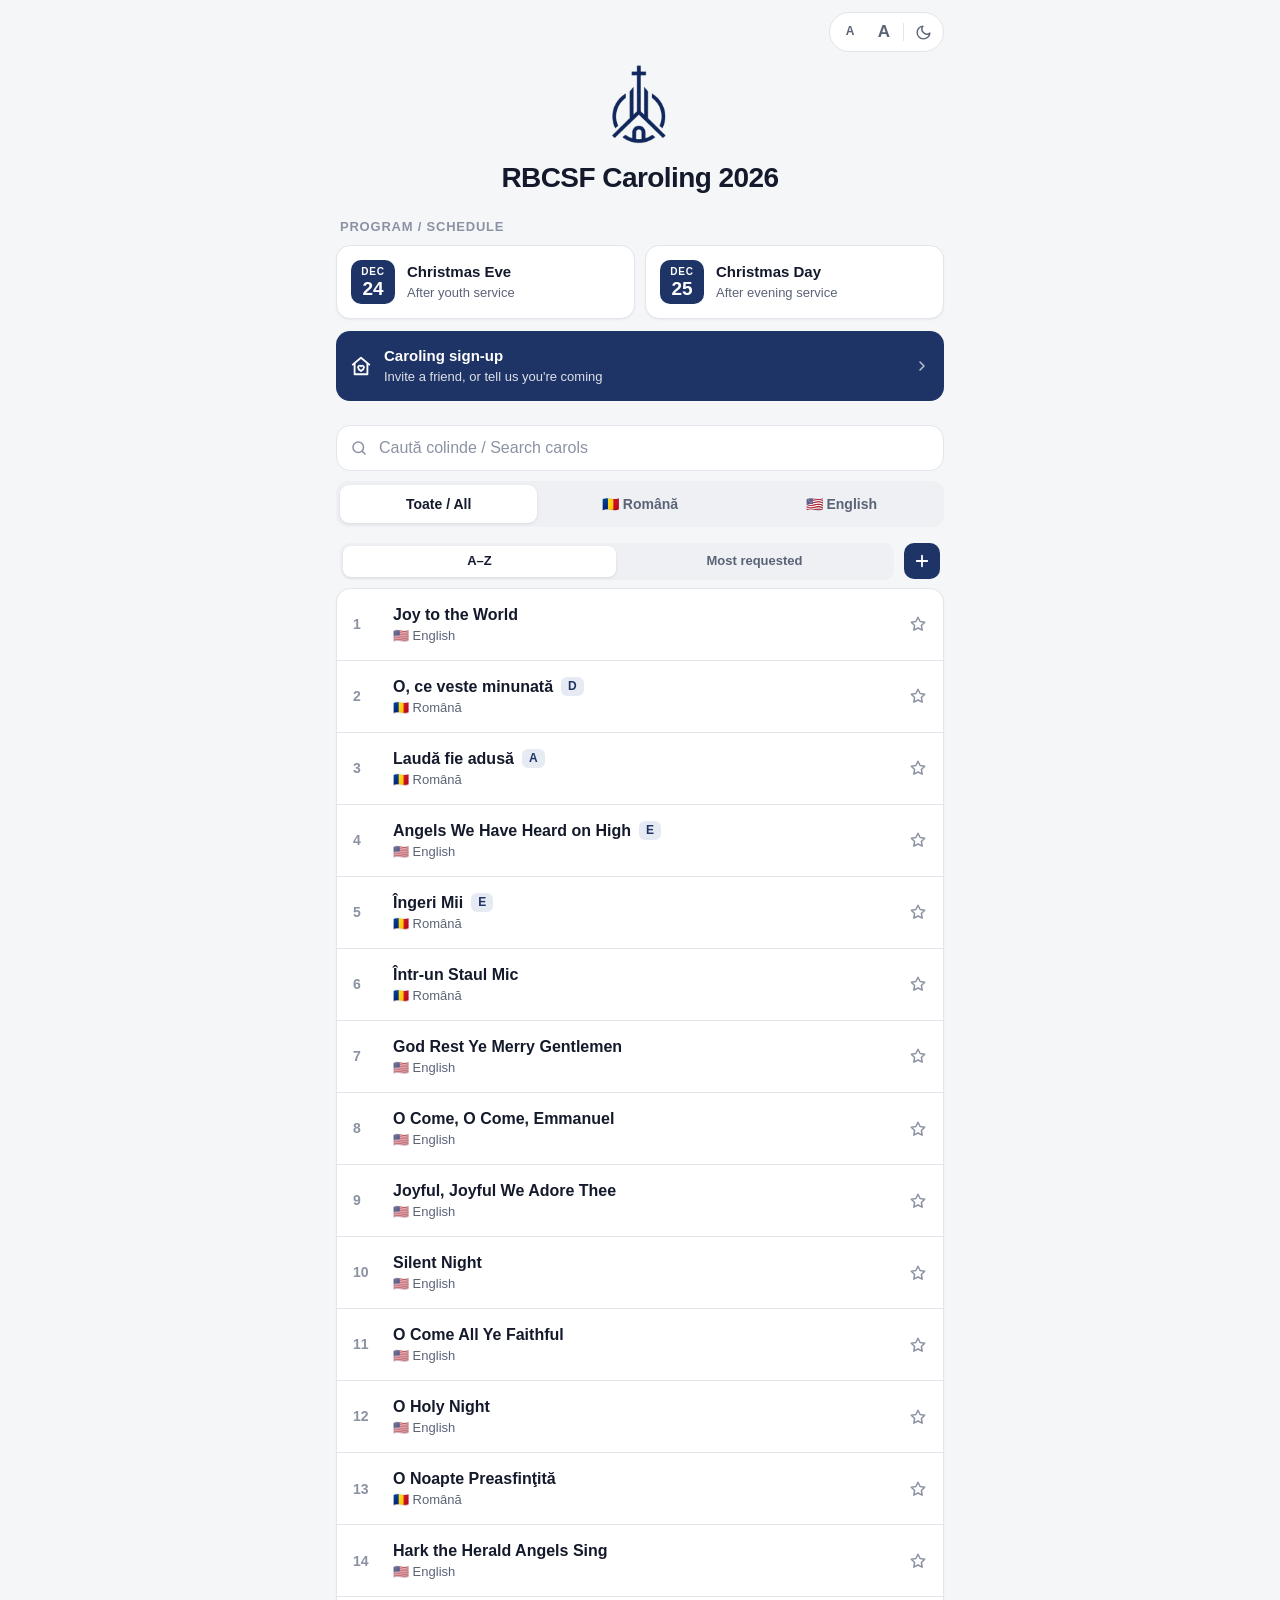
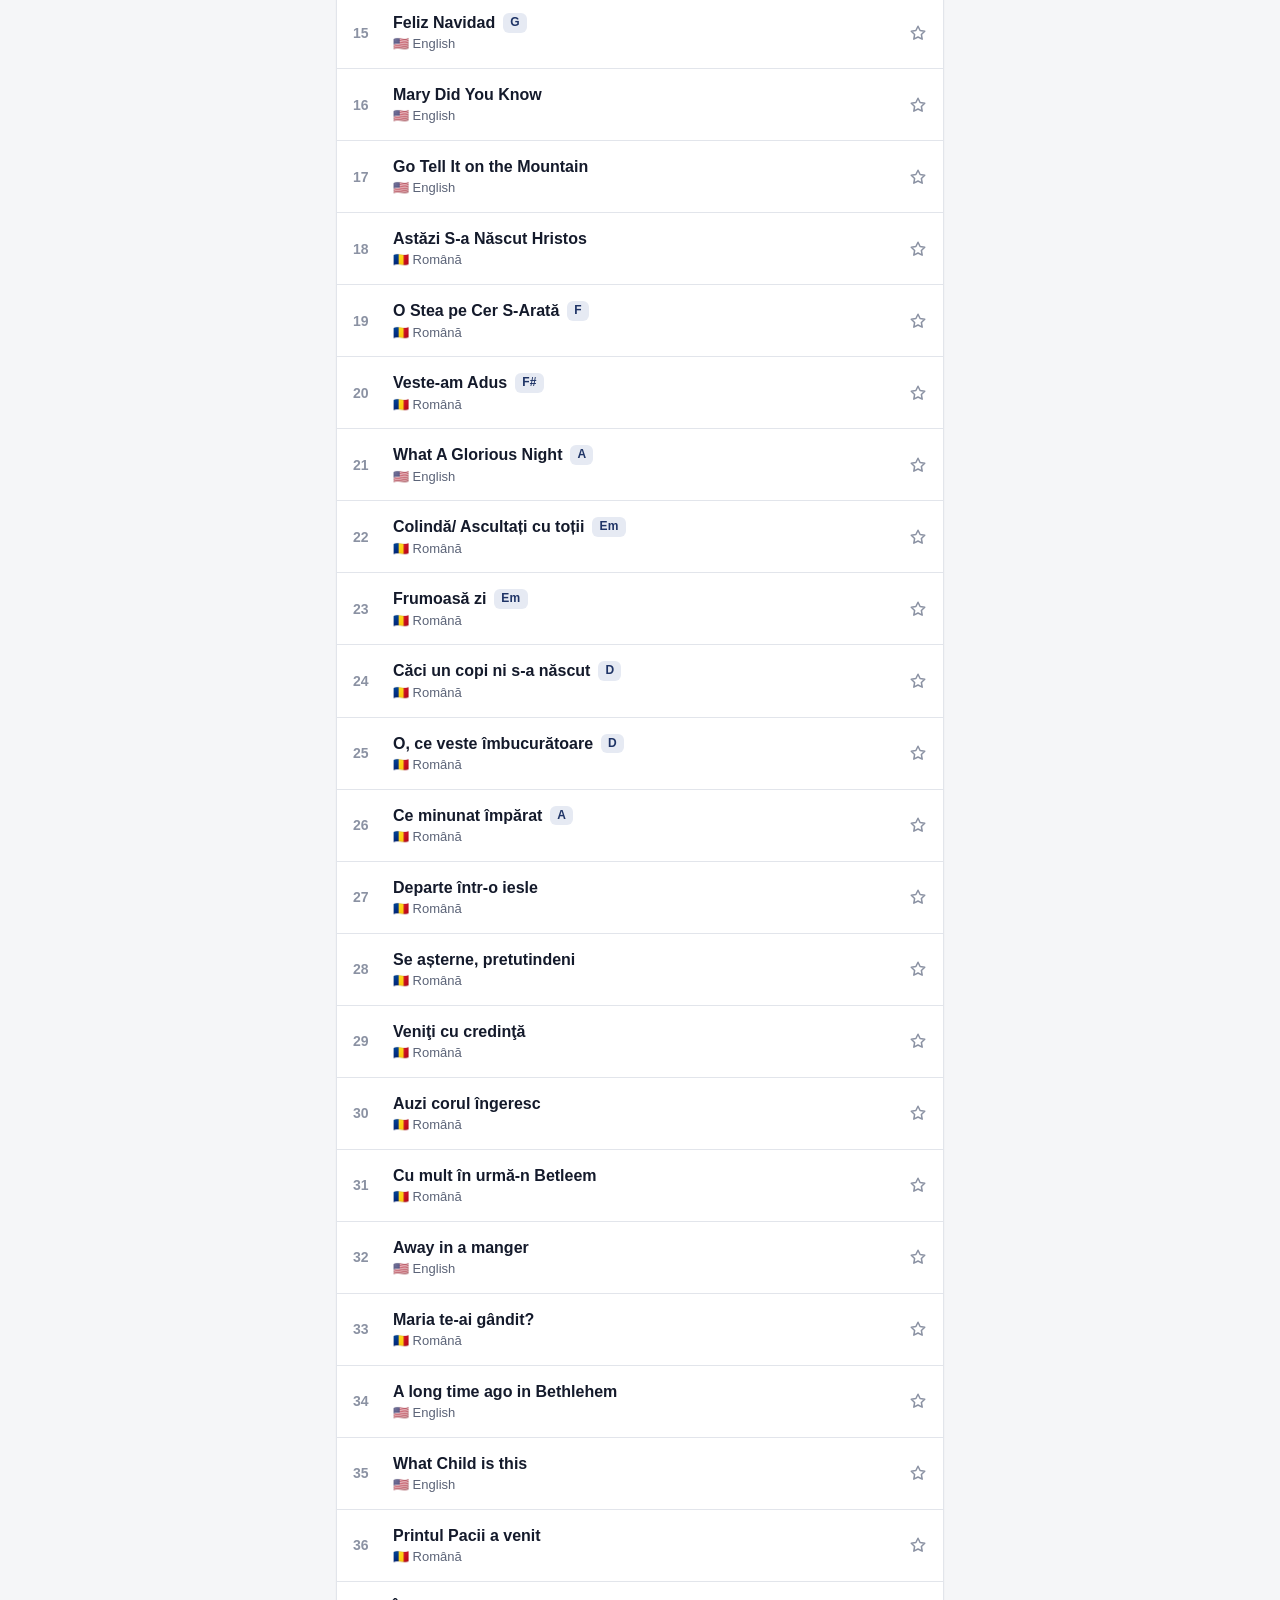
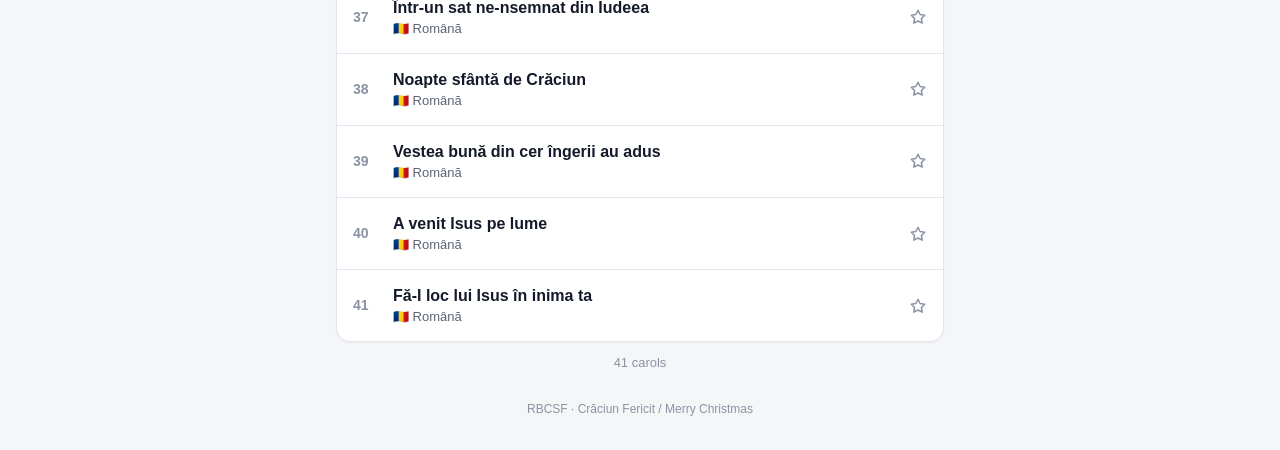
==== index.html @ 386e6816 "Sign-up intro cards, light theme by default, parking notes Co-Authored-By: Claude Opus 5.5 <noreply@" ====
<!DOCTYPE html>
<html lang="ro">
<head>
    <meta charset="UTF-8">
    <meta name="viewport" content="width=device-width, initial-scale=1.0, viewport-fit=cover">
    <title>RBCSF Caroling 2026</title>
    <meta name="theme-color" content="#f5f6f8" id="themeColor">
    <link rel="icon" type="image/png" href="logo.png">
    <link rel="apple-touch-icon" href="apple-touch-icon.png">
    <script>
        // Light by default; dark only if the person switched to it. Applied before paint so it never flashes
        (function () {
            var t = null;
            try { t = localStorage.getItem('carols-theme'); } catch (e) {}
            if (t !== 'dark') t = 'light'; // light unless the person picked dark
            document.documentElement.setAttribute('data-theme', t);
        })();
    </script>
    <style>
        :root {
            --bg: #f5f6f8;
            --surface: #ffffff;
            --surface-2: #eef0f4;
            --border: #e2e5eb;
            --text: #141a2b;
            --text-2: #5b6377;
            --text-3: #8b92a3;
            --accent: #1f3466;
            --accent-hover: #182a54;
            --accent-text: #ffffff;
            --accent-soft: #e6eaf3;
            --overlay: rgba(10, 14, 26, 0.45);
            --shadow: 0 1px 2px rgba(16, 24, 40, 0.05);
            --radius: 14px;
        }

        :root[data-theme="dark"] {
            --bg: #0d111b;
            --surface: #161b28;
            --surface-2: #1e2433;
            --border: #262d3e;
            --text: #eef1f7;
            --text-2: #a3abbd;
            --text-3: #6f7890;
            --accent: #9db3e6;
            --accent-hover: #b6c7ee;
            --accent-text: #0d111b;
            --accent-soft: #1f2a44;
            --overlay: rgba(0, 0, 0, 0.6);
            --shadow: none;
        }

        * { margin: 0; padding: 0; box-sizing: border-box; }
        [hidden] { display: none !important; }

        html { -webkit-text-size-adjust: 100%; }

        body {
            font-family: -apple-system, BlinkMacSystemFont, 'SF Pro Text', 'Segoe UI', Roboto, Helvetica, Arial, sans-serif;
            background: var(--bg);
            color: var(--text);
            min-height: 100vh;
            line-height: 1.45;
            -webkit-font-smoothing: antialiased;
            -webkit-tap-highlight-color: transparent;
            transition: background-color 0.2s ease, color 0.2s ease;
        }

        button { font: inherit; color: inherit; }

        .container {
            max-width: 640px;
            margin: 0 auto;
            padding: 12px 16px calc(32px + env(safe-area-inset-bottom));
        }

        /* Top bar */
        .topbar {
            max-width: 640px;
            margin: 0 auto;
            display: flex;
            justify-content: flex-end;
            padding: calc(12px + env(safe-area-inset-top)) 16px 0;
        }

        .container { padding-top: 0; }

        /* Page-wide text size (main page + schedule) */
        .scalable { zoom: var(--page-zoom, 1); }

        /* Text size + theme control group */
        .controls {
            display: inline-flex;
            align-items: center;
            height: 40px;
            padding: 3px;
            background: var(--surface);
            border: 1px solid var(--border);
            border-radius: 999px;
            flex-shrink: 0;
        }

        .ctrl {
            width: 34px;
            height: 32px;
            display: inline-flex;
            align-items: center;
            justify-content: center;
            border: none;
            background: transparent;
            border-radius: 999px;
            color: var(--text-2);
            cursor: pointer;
            transition: background-color 0.12s, color 0.12s;
        }

        .ctrl:hover { color: var(--text); }
        .ctrl:active { background: var(--surface-2); }
        .ctrl:disabled { opacity: 0.3; cursor: default; }
        .ctrl svg { width: 17px; height: 17px; }
        .a-small { font-size: 12px; font-weight: 700; }
        .a-large { font-size: 17px; font-weight: 700; }

        .ctrl-divider {
            width: 1px;
            height: 18px;
            background: var(--border);
            margin: 0 2px;
        }

        .icon-btn {
            width: 40px;
            height: 40px;
            display: inline-flex;
            align-items: center;
            justify-content: center;
            border-radius: 50%;
            border: 1px solid var(--border);
            background: var(--surface);
            color: var(--text-2);
            cursor: pointer;
            transition: background-color 0.15s, color 0.15s;
            flex-shrink: 0;
        }

        .icon-btn:hover { color: var(--text); }
        .icon-btn:active { background: var(--surface-2); }
        .icon-btn svg { width: 18px; height: 18px; }
        .icon-btn:disabled { opacity: 0.35; cursor: default; }

        .theme-toggle .icon-sun { display: none; }
        :root[data-theme="dark"] .theme-toggle .icon-sun { display: block; }
        :root[data-theme="dark"] .theme-toggle .icon-moon { display: none; }

        /* Header */
        header {
            text-align: center;
            padding: 4px 0 24px;
        }

        .logo {
            display: block;
            width: 112px;
            height: 112px;
            margin: -8px auto -4px;
        }

        .logo-dark { display: none; }
        :root[data-theme="dark"] .logo-light { display: none; }
        :root[data-theme="dark"] .logo-dark { display: block; }

        .church-name {
            font-size: 12px;
            font-weight: 600;
            letter-spacing: 0.12em;
            text-transform: uppercase;
            color: var(--text-3);
            margin-bottom: 6px;
        }

        h1 {
            font-size: 28px;
            font-weight: 700;
            letter-spacing: -0.02em;
            margin-top: 6px;
            line-height: 1.15;
            color: var(--text);
        }

        h1 .alt {
            display: block;
            font-weight: 500;
            color: var(--text-2);
            font-size: 20px;
            letter-spacing: -0.01em;
            margin-top: 2px;
        }

        /* Schedule */
        .section-label {
            font-size: 13px;
            font-weight: 600;
            color: var(--text-3);
            text-transform: uppercase;
            letter-spacing: 0.06em;
            margin: 0 4px 8px;
        }

        .schedule-buttons {
            display: grid;
            grid-template-columns: 1fr 1fr;
            gap: 10px;
            margin-bottom: 24px;
        }

        .schedule-btn {
            display: flex;
            align-items: center;
            gap: 12px;
            padding: 14px;
            background: var(--surface);
            border: 1px solid var(--border);
            border-radius: var(--radius);
            box-shadow: var(--shadow);
            cursor: pointer;
            text-align: left;
            transition: border-color 0.15s, transform 0.1s;
        }

        .schedule-btn:hover { border-color: var(--accent); }
        .schedule-btn:active { transform: scale(0.98); }

        .date-badge {
            width: 44px;
            height: 44px;
            border-radius: 10px;
            background: var(--accent);
            color: var(--accent-text);
            display: flex;
            flex-direction: column;
            align-items: center;
            justify-content: center;
            line-height: 1;
            flex-shrink: 0;
        }

        .date-badge .m { font-size: 10px; font-weight: 700; letter-spacing: 0.08em; }
        .date-badge .d { font-size: 19px; font-weight: 700; margin-top: 2px; }

        @media (max-width: 480px) {
            .schedule-btn { flex-direction: column; align-items: flex-start; gap: 10px; }
        }

        .schedule-btn .t1 { display: block; font-size: 15px; font-weight: 600; color: var(--text); }
        .schedule-btn .t2 { display: block; font-size: 13px; color: var(--text-2); margin-top: 1px; }

        /* Search + filters */
        .search-wrap {
            position: relative;
            margin-bottom: 10px;
        }

        .search-wrap svg {
            position: absolute;
            left: 14px;
            top: 50%;
            transform: translateY(-50%);
            width: 18px;
            height: 18px;
            color: var(--text-3);
            pointer-events: none;
        }

        .search-box {
            width: 100%;
            padding: 13px 40px 13px 42px;
            background: var(--surface);
            color: var(--text);
            border: 1px solid var(--border);
            border-radius: var(--radius);
            font-size: 16px;
            font-family: inherit;
            -webkit-appearance: none;
            appearance: none;
            transition: border-color 0.15s, box-shadow 0.15s;
        }

        .search-box::placeholder { color: var(--text-3); }

        .search-box:focus {
            outline: none;
            border-color: var(--accent);
            box-shadow: 0 0 0 3px var(--accent-soft);
        }

        .search-box::-webkit-search-cancel-button { display: none; }

        .clear-search {
            position: absolute;
            right: 6px;
            top: 50%;
            transform: translateY(-50%);
            width: 32px;
            height: 32px;
            border: none;
            background: transparent;
            color: var(--text-3);
            border-radius: 50%;
            cursor: pointer;
            display: none;
            align-items: center;
            justify-content: center;
        }

        .clear-search.visible { display: flex; }
        .clear-search svg { position: static; transform: none; width: 16px; height: 16px; }

        .filter-container {
            display: grid;
            grid-template-columns: repeat(3, 1fr);
            gap: 4px;
            padding: 4px;
            background: var(--surface-2);
            border-radius: 12px;
            margin-bottom: 16px;
        }

        .filter-btn {
            padding: 9px 6px;
            background: transparent;
            border: none;
            border-radius: 9px;
            font-size: 14px;
            font-weight: 600;
            color: var(--text-2);
            cursor: pointer;
            white-space: nowrap;
            transition: background-color 0.15s, color 0.15s;
        }

        .filter-btn.active {
            background: var(--surface);
            color: var(--text);
            box-shadow: 0 1px 3px rgba(16, 24, 40, 0.1);
        }

        :root[data-theme="dark"] .filter-btn.active { background: var(--border); box-shadow: none; }

        .result-count {
            font-size: 13px;
            color: var(--text-3);
            margin: 0 4px 8px;
        }

        /* Carol list */
        .carol-list {
            background: var(--surface);
            border: 1px solid var(--border);
            border-radius: var(--radius);
            box-shadow: var(--shadow);
            overflow: hidden;
        }

        .carol-item {
            display: flex;
            align-items: center;
            gap: 12px;
            width: 100%;
            padding: 14px 14px 14px 16px;
            background: transparent;
            border: none;
            border-bottom: 1px solid var(--border);
            text-align: left;
            cursor: pointer;
            transition: background-color 0.12s;
        }

        .carol-item:last-child { border-bottom: none; }
        .carol-item:hover { background: var(--surface-2); }
        .carol-item:active { background: var(--surface-2); }

        .carol-num {
            min-width: 28px;
            font-size: 14px;
            font-weight: 600;
            color: var(--text-3);
            font-variant-numeric: tabular-nums;
        }

        .carol-main { flex: 1; min-width: 0; }

        .carol-title {
            font-size: 16px;
            font-weight: 600;
            color: var(--text);
        }

        .carol-subtitle {
            font-size: 13px;
            color: var(--text-2);
            margin-top: 1px;
        }

        .chevron { width: 16px; height: 16px; color: var(--text-3); flex-shrink: 0; }

        .no-results {
            text-align: center;
            padding: 40px 20px;
            color: var(--text-2);
            font-size: 15px;
            background: var(--surface);
            border: 1px solid var(--border);
            border-radius: var(--radius);
        }

        footer {
            text-align: center;
            font-size: 12px;
            color: var(--text-3);
            margin-top: 28px;
        }

        /* Sheets (lyrics + schedule) */
        .sheet {
            display: none;
            position: fixed;
            inset: 0;
            background: var(--overlay);
            z-index: 1000;
        }

        .sheet.active {
            display: flex;
            align-items: flex-end;
            justify-content: center;
        }

        .sheet-panel {
            background: var(--surface);
            width: 100%;
            max-width: 640px;
            height: calc(100% - 24px - env(safe-area-inset-top));
            border-radius: 20px 20px 0 0;
            display: flex;
            flex-direction: column;
            overflow: hidden;
            animation: slideUp 0.22s ease-out;
        }

        @keyframes slideUp {
            from { transform: translateY(16px); }
            to { transform: translateY(0); }
        }

        @media (min-width: 700px) {
            .sheet.active { align-items: center; padding: 32px; }
            .sheet-panel { height: auto; max-height: 88vh; border-radius: 20px; }
        }

        .sheet-header {
            display: flex;
            align-items: flex-start;
            gap: 12px;
            padding: 12px 12px 14px 20px;
            border-bottom: 1px solid var(--border);
            flex-shrink: 0;
        }

        .sheet-header { flex-wrap: wrap; row-gap: 10px; }
        .sheet-heading { flex: 1 1 100%; min-width: 0; order: 2; }
        .sheet-actions { margin-left: auto; }

        .sheet-title {
            font-size: 21px;
            font-weight: 700;
            letter-spacing: -0.01em;
            line-height: 1.25;
            color: var(--text);
        }

        .sheet-subtitle {
            font-size: 14px;
            color: var(--text-2);
            margin-top: 3px;
        }

        .sheet-actions { display: flex; align-items: center; gap: 8px; }
        .sheet-header .controls { background: var(--surface-2); border-color: transparent; }

        .sheet-body {
            flex: 1;
            overflow-y: auto;
            -webkit-overflow-scrolling: touch;
            overscroll-behavior: contain;
            padding: 20px 20px calc(32px + env(safe-area-inset-bottom));
        }

        /* Lyrics */
        .lyrics-text {
            font-size: var(--lyrics-size, 20px);
            line-height: 1.75;
            white-space: pre-line;
            color: var(--text);
        }

        .lyrics-footer {
            display: flex;
            gap: 10px;
            margin-top: 28px;
        }

        .nav-btn {
            flex: 1;
            display: flex;
            align-items: center;
            justify-content: center;
            gap: 6px;
            padding: 12px;
            border: 1px solid var(--border);
            background: var(--surface);
            border-radius: 12px;
            font-size: 14px;
            font-weight: 600;
            color: var(--text);
            cursor: pointer;
        }

        .nav-btn:disabled { opacity: 0.35; cursor: default; }
        .nav-btn:not(:disabled):active { background: var(--surface-2); }
        .nav-btn svg { width: 16px; height: 16px; }


        /* Schedule sheet */
        .location-group { margin-bottom: 22px; }
        .location-group:last-child { margin-bottom: 0; }

        .city-name {
            font-size: 13px;
            font-weight: 700;
            color: var(--text-3);
            text-transform: uppercase;
            letter-spacing: 0.06em;
            margin-bottom: 8px;
        }

        .stop {
            display: flex;
            align-items: center;
            gap: 12px;
            padding: 12px 12px 12px 14px;
            background: var(--surface-2);
            border-radius: 12px;
            margin-bottom: 8px;
            text-decoration: none;
            color: inherit;
            transition: background-color 0.12s;
        }

        .stop:hover { background: var(--border); }

        .stop-num {
            width: 26px;
            height: 26px;
            border-radius: 50%;
            background: var(--accent);
            color: var(--accent-text);
            font-size: 13px;
            font-weight: 700;
            display: flex;
            align-items: center;
            justify-content: center;
            flex-shrink: 0;
        }

        .stop-main { flex: 1; min-width: 0; }
        .stop-name { font-size: 16px; font-weight: 600; color: var(--text); }
        .stop-address { font-size: 14px; color: var(--text-2); margin-top: 1px; }

        .stop-map {
            display: flex;
            align-items: center;
            gap: 5px;
            padding: 8px 11px;
            border-radius: 999px;
            background: var(--accent);
            color: var(--accent-text);
            font-size: 13px;
            font-weight: 600;
            white-space: nowrap;
            flex-shrink: 0;
            transition: background-color 0.12s;
        }

        .stop:hover .stop-map { background: var(--accent-hover); }
        .stop-map svg { width: 15px; height: 15px; }

        /* Key badge */
        .key-badge {
            display: inline-flex;
            align-items: center;
            margin-left: 8px;
            padding: 1px 7px;
            border-radius: 6px;
            background: var(--accent-soft);
            color: var(--accent);
            font-size: 12px;
            font-weight: 700;
            vertical-align: 2px;
            border: none;
            letter-spacing: 0.02em;
        }
        .key-badge.big { font-size: 14px; padding: 3px 9px; margin-left: 0; vertical-align: 0; flex-shrink: 0; cursor: default; }
        body.editing .key-badge.big { cursor: pointer; box-shadow: inset 0 0 0 1px var(--accent); }
        .key-badge.empty { background: transparent; box-shadow: inset 0 0 0 1px var(--border) !important; color: var(--text-3); font-weight: 600; }
        .title-row { display: flex; align-items: center; gap: 10px; flex-wrap: wrap; }
        .carol-title, .carol-subtitle, .stop-address { display: block; }

        /* Edit mode */
        body:not(.editing) .edit-only { display: none !important; }
        .edit-bar { display: none; }
        body.editing .topbar { justify-content: space-between; gap: 8px; }
        body.editing .edit-bar {
            display: inline-flex;
            align-items: center;
            gap: 6px;
            height: 40px;
            padding: 0 4px 0 12px;
            border-radius: 999px;
            background: var(--accent-soft);
            color: var(--accent);
            font-size: 13px;
            font-weight: 600;
            min-width: 0;
        }
        .edit-dot { width: 8px; height: 8px; border-radius: 50%; background: var(--accent); flex-shrink: 0; }
        .edit-label { white-space: nowrap; margin-right: 2px; }
        .edit-bar-btn {
            border: none;
            background: transparent;
            color: var(--accent);
            font-size: 13px;
            font-weight: 600;
            padding: 7px 9px;
            border-radius: 999px;
            cursor: pointer;
            white-space: nowrap;
        }
        .edit-bar-btn.strong { background: var(--accent); color: var(--accent-text); }

        .add-btn {
            display: flex;
            align-items: center;
            justify-content: center;
            gap: 6px;
            width: 100%;
            margin-top: 12px;
            padding: 13px;
            border: 1.5px dashed var(--border);
            border-radius: var(--radius);
            background: transparent;
            color: var(--accent);
            font-size: 15px;
            font-weight: 600;
            cursor: pointer;
        }
        .add-btn span { font-size: 20px; line-height: 1; font-weight: 500; }
        .add-btn:hover { border-color: var(--accent); }

        .stop-tools { display: flex; gap: 6px; flex-shrink: 0; }
        .tool-btn {
            width: 36px;
            height: 36px;
            border-radius: 10px;
            border: 1px solid var(--border);
            background: var(--surface);
            color: var(--text-2);
            display: flex;
            align-items: center;
            justify-content: center;
            cursor: pointer;
        }
        .tool-btn svg { width: 16px; height: 16px; }
        .tool-btn.danger { color: #c4362c; }
        :root[data-theme="dark"] .tool-btn.danger { color: #f08a80; }

        /* Forms */
        .song-form, .stop-form { display: flex; flex-direction: column; gap: 14px; }
        .song-form[hidden] { display: none; }
        .stop-form {
            padding: 14px;
            margin: 0 0 8px;
            border-radius: 12px;
            background: var(--surface);
            border: 1.5px solid var(--accent);
        }
        .form-title, .form-head { font-size: 15px; font-weight: 700; color: var(--text); display: flex; align-items: center; gap: 10px; }
        .field { display: flex; flex-direction: column; gap: 6px; flex: 1; min-width: 0; }
        .field > span { font-size: 13px; font-weight: 600; color: var(--text-2); }
        .field-row { display: flex; gap: 12px; }
        .field input, .field select, .field textarea {
            width: 100%;
            padding: 11px 12px;
            border: 1px solid var(--border);
            border-radius: 10px;
            background: var(--bg);
            color: var(--text);
            font: inherit;
            font-size: 16px;
            -webkit-appearance: none;
            appearance: none;
        }
        .field select {
            background-image: url("data:image/svg+xml,%3Csvg xmlns='http://www.w3.org/2000/svg' viewBox='0 0 24 24' fill='none' stroke='%238b92a3' stroke-width='2.2' stroke-linecap='round'%3E%3Cpath d='m6 9 6 6 6-6'/%3E%3C/svg%3E");
            background-repeat: no-repeat;
            background-position: right 10px center;
            background-size: 16px;
            padding-right: 32px;
        }
        .field textarea { line-height: 1.6; resize: vertical; min-height: 240px; }
        .field input:focus, .field select:focus, .field textarea:focus { outline: none; border-color: var(--accent); box-shadow: 0 0 0 3px var(--accent-soft); }
        .hint { font-size: 13px; color: var(--text-3); margin-top: -6px; }
        .form-actions { display: flex; align-items: center; gap: 8px; flex-wrap: wrap; }
        .spacer { flex: 1; }
        .btn {
            padding: 10px 16px;
            border-radius: 10px;
            border: 1px solid var(--border);
            background: var(--surface);
            color: var(--text);
            font-size: 15px;
            font-weight: 600;
            cursor: pointer;
        }
        .btn.primary { background: var(--accent); border-color: var(--accent); color: var(--accent-text); }
        .btn.danger-text { border-color: transparent; background: transparent; color: #c4362c; padding-left: 0; }
        :root[data-theme="dark"] .btn.danger-text { color: #f08a80; }
        body.saving .btn.primary { opacity: 0.6; pointer-events: none; }
        body.saving .btn.primary::after { content: '…'; }
        .muted { color: var(--text-3); font-size: 15px; }

        /* Token dialog */
        .sheet.dialog { z-index: 1500; }
        .sheet.dialog.active { align-items: center; padding: 16px; }
        .dialog-panel {
            background: var(--surface);
            width: 100%;
            max-width: 440px;
            border-radius: 18px;
            padding: 20px;
            display: flex;
            flex-direction: column;
            gap: 14px;
            max-height: 90vh;
            overflow-y: auto;
        }
        .dialog-text { font-size: 15px; color: var(--text-2); }
        .dialog-steps { font-size: 14px; color: var(--text-2); padding-left: 20px; display: flex; flex-direction: column; gap: 4px; }
        .dialog-steps a { color: var(--accent); font-weight: 600; }
        .dialog-steps b { color: var(--text); font-weight: 600; }

        /* Toast */
        .toast {
            position: fixed;
            left: 50%;
            bottom: calc(20px + env(safe-area-inset-bottom));
            transform: translate(-50%, 20px);
            max-width: calc(100% - 32px);
            padding: 12px 16px;
            border-radius: 12px;
            background: var(--text);
            color: var(--bg);
            font-size: 14px;
            font-weight: 600;
            box-shadow: 0 8px 24px rgba(0, 0, 0, 0.2);
            opacity: 0;
            pointer-events: none;
            transition: opacity 0.2s, transform 0.2s;
            z-index: 3000;
        }
        .toast.show { opacity: 1; transform: translate(-50%, 0); }
        .toast.error { background: #c4362c; color: #fff; }

        :focus-visible { outline: 2px solid var(--accent); outline-offset: 2px; }

        @media (prefers-reduced-motion: reduce) {
            *, *::before, *::after { animation: none !important; transition: none !important; }
        }

        /* ----- Requests (stars) ----- */
        .list-head { display: flex; align-items: center; justify-content: space-between; gap: 10px; margin: 0 4px 8px; }
        .list-head .sort-toggle { flex: 1; }
        .list-head .sort-toggle button { flex: 1; }
        #resultCount { text-align: center; margin: 12px 4px 0; }
        .add-carol-btn {
            width: 36px; height: 36px; flex-shrink: 0; border-radius: 10px; border: none;
            background: var(--accent); color: var(--accent-text);
            display: flex; align-items: center; justify-content: center; cursor: pointer;
        }
        .add-carol-btn svg { width: 18px; height: 18px; }
        .add-carol-btn:hover { background: var(--accent-hover); }
        .sort-toggle { display: flex; gap: 2px; padding: 3px; background: var(--surface-2); border-radius: 10px; flex-shrink: 0; }
        .sort-toggle button {
            border: none; background: transparent; color: var(--text-2);
            font-size: 13px; font-weight: 600; padding: 6px 10px; border-radius: 8px; cursor: pointer; white-space: nowrap;
        }
        .sort-toggle button.active { background: var(--surface); color: var(--text); box-shadow: 0 1px 3px rgba(16, 24, 40, 0.1); }
        :root[data-theme="dark"] .sort-toggle button.active { background: var(--border); box-shadow: none; }

        .row-star {
            display: flex; align-items: center; gap: 4px; flex-shrink: 0;
            min-width: 52px; height: 44px; padding: 0 10px; margin: -10px -8px -10px 0;
            justify-content: flex-end;
            border: none; background: transparent; border-radius: 10px;
            color: var(--text-3); font-size: 14px; font-weight: 600; font-variant-numeric: tabular-nums;
            cursor: pointer;
        }
        .row-star svg, .star-pill svg, .sung-pill svg { width: 18px; height: 18px; flex-shrink: 0; }
        .row-star:hover { background: var(--surface); }
        .row-star.on, .star-pill.on { color: var(--accent); }
        .row-star.on svg, .star-pill.on svg { fill: currentColor; }
        .carol-item.sung .carol-main, .carol-item.sung .carol-num { opacity: 0.5; }
        .sung-tag {
            display: inline-block; font-size: 11px; font-weight: 700; letter-spacing: 0.02em;
            color: var(--accent); background: var(--accent-soft); border-radius: 6px; padding: 1px 6px; margin-left: 6px;
        }

        .song-actions { display: flex; gap: 8px; flex-wrap: wrap; margin-top: 10px; }
        .pill {
            display: inline-flex; align-items: center; gap: 6px;
            padding: 7px 12px; border-radius: 999px;
            border: 1px solid var(--border); background: var(--surface);
            color: var(--text-2); font-size: 14px; font-weight: 600; cursor: pointer;
        }
        .pill.on { border-color: var(--accent); background: var(--accent-soft); color: var(--accent); }
        .pill b { font-variant-numeric: tabular-nums; }


        /* ----- Sign-up link + private sign-up list ----- */
        .signup-link {
            display: flex; align-items: center; gap: 12px;
            padding: 14px; margin: -12px 0 24px;
            background: var(--accent); color: var(--accent-text);
            border-radius: var(--radius); text-decoration: none;
        }
        .signup-link .ic { width: 22px; height: 22px; flex-shrink: 0; }
        .signup-link .t1 { display: block; font-size: 15px; font-weight: 700; }
        .signup-link .t2 { display: block; font-size: 13px; opacity: 0.85; margin-top: 1px; }
        .signup-link .chevron { color: var(--accent-text); opacity: 0.7; margin-left: auto; }
        .signups-btn { margin: -12px 0 24px; }
        .signup-link + .signups-btn { margin-top: -14px; }

        .su-summary { display: grid; grid-template-columns: 1fr 1fr; gap: 10px; margin-bottom: 18px; }
        .su-night { background: var(--surface-2); border-radius: 12px; padding: 12px; }
        .su-night h3 { font-size: 14px; font-weight: 700; margin-bottom: 6px; }
        .su-night dl { display: grid; grid-template-columns: 1fr auto; gap: 2px 8px; font-size: 13px; color: var(--text-2); }
        .su-night dd { font-weight: 700; color: var(--text); text-align: right; font-variant-numeric: tabular-nums; }
        .su-night dd.warn { color: #c4362c; }
        :root[data-theme="dark"] .su-night dd.warn { color: #f08a80; }
        .su-either { grid-column: 1 / -1; font-size: 13px; color: var(--text-2); }
        .su-tabs { display: grid; grid-template-columns: 1fr 1fr; gap: 4px; padding: 4px; background: var(--surface-2); border-radius: 12px; margin-bottom: 16px; }
        .su-tabs button { border: none; background: transparent; padding: 9px; border-radius: 9px; font-size: 14px; font-weight: 600; color: var(--text-2); cursor: pointer; }
        .su-tabs button.active { background: var(--surface); color: var(--text); box-shadow: 0 1px 3px rgba(16, 24, 40, 0.1); }
        :root[data-theme="dark"] .su-tabs button.active { background: var(--border); box-shadow: none; }
        .su-group { margin-bottom: 20px; }
        .su-group > h4 { font-size: 13px; font-weight: 700; text-transform: uppercase; letter-spacing: 0.06em; color: var(--accent); margin: 0 2px 8px; }
        .su-item { background: var(--surface); border: 1px solid var(--border); border-radius: 12px; padding: 12px; margin-bottom: 8px; }
        .su-item.neighbor { border-left: 4px solid var(--accent); }
        .su-top { display: flex; align-items: flex-start; gap: 8px; }
        .su-name { font-size: 16px; font-weight: 700; flex: 1; min-width: 0; }
        .su-tag { font-size: 11px; font-weight: 700; letter-spacing: 0.03em; border-radius: 6px; padding: 2px 7px; white-space: nowrap; flex-shrink: 0; }
        .su-tag.inv { background: var(--accent); color: var(--accent-text); }
        .su-tag.mem { background: var(--surface-2); color: var(--text-2); }
        .su-tag.route { background: var(--accent-soft); color: var(--accent); }
        .su-line { font-size: 14px; color: var(--text-2); margin-top: 2px; }
        .su-line a { color: var(--accent); font-weight: 600; text-decoration: none; }
        .su-notes { font-size: 14px; color: var(--text); background: var(--surface-2); border-radius: 8px; padding: 8px 10px; margin-top: 8px; white-space: pre-wrap; }
        .su-actions { display: flex; gap: 6px; flex-wrap: wrap; margin-top: 10px; }
        .su-actions .btn { padding: 7px 11px; font-size: 13px; text-decoration: none; display: inline-flex; align-items: center; gap: 5px; }
        .su-actions .btn svg { width: 14px; height: 14px; }
        .su-actions .spacer { flex: 1; }
        .su-footer { display: flex; gap: 8px; flex-wrap: wrap; margin-top: 8px; padding-top: 16px; border-top: 1px solid var(--border); }
        .stop-form .hint.public { margin-top: -4px; }
    </style>
</head>
<body>
    <div class="topbar">
        <div class="edit-bar">
            <span class="edit-dot"></span><span class="edit-label">Edit mode</span>
            <button class="edit-bar-btn" id="forgetToken" title="Remove the GitHub token from this device">Sign out</button>
            <button class="edit-bar-btn strong" id="exitEdit">Done</button>
        </div>
                <div class="controls" role="group" aria-label="Display">
                    <button class="ctrl js-smaller" aria-label="Smaller text"><span class="a-small">A</span></button>
                    <button class="ctrl js-larger" aria-label="Larger text"><span class="a-large">A</span></button>
                    <span class="ctrl-divider"></span>
                    <button class="ctrl theme-toggle js-theme" aria-label="Switch light / dark mode">
                        <svg class="icon-moon" viewBox="0 0 24 24" fill="none" stroke="currentColor" stroke-width="2" stroke-linecap="round" stroke-linejoin="round"><path d="M21 12.8A9 9 0 1 1 11.2 3a7 7 0 0 0 9.8 9.8z"/></svg>
                        <svg class="icon-sun" viewBox="0 0 24 24" fill="none" stroke="currentColor" stroke-width="2" stroke-linecap="round" stroke-linejoin="round"><circle cx="12" cy="12" r="4"/><path d="M12 2v2M12 20v2M4.9 4.9l1.4 1.4M17.7 17.7l1.4 1.4M2 12h2M20 12h2M4.9 19.1l1.4-1.4M17.7 6.3l1.4-1.4"/></svg>
                    </button>
                </div>
    </div>

    <div class="container scalable">

        <header>
            <img class="logo logo-light" src="logo.png" alt="RBCSF">
            <img class="logo logo-dark" src="logo-white.png" alt="RBCSF">
            <h1>RBCSF Caroling 2026</h1>
        </header>

        <p class="section-label">Program / Schedule</p>
        <div class="schedule-buttons">
            <button class="schedule-btn" id="dec24Btn">
                <span class="date-badge"><span class="m">DEC</span><span class="d">24</span></span>
                <span><span class="t1">Christmas Eve</span><span class="t2">After youth service</span></span>
            </button>
            <button class="schedule-btn" id="dec25Btn">
                <span class="date-badge"><span class="m">DEC</span><span class="d">25</span></span>
                <span><span class="t1">Christmas Day</span><span class="t2">After evening service</span></span>
            </button>
        </div>

        <a class="signup-link" href="signup.html">
            <svg class="ic" viewBox="0 0 24 24" fill="none" stroke="currentColor" stroke-width="2" stroke-linecap="round" stroke-linejoin="round"><path d="M3 10.5 12 3l9 7.5"/><path d="M5 9.5V21h14V9.5"/><path d="M12 17.5s-3.2-2-3.2-4.1a1.8 1.8 0 0 1 3.2-1.1 1.8 1.8 0 0 1 3.2 1.1c0 2.1-3.2 4.1-3.2 4.1z"/></svg>
            <span><span class="t1">Caroling sign-up</span><span class="t2">Invite a friend, or tell us you're coming</span></span>
            <svg class="chevron" viewBox="0 0 24 24" fill="none" stroke="currentColor" stroke-width="2.2" stroke-linecap="round" stroke-linejoin="round"><path d="m9 18 6-6-6-6"/></svg>
        </a>
        <button class="add-btn edit-only signups-btn" id="signupsBtn">Sign-up list (only you can see it)</button>

        <div class="search-wrap">
            <svg viewBox="0 0 24 24" fill="none" stroke="currentColor" stroke-width="2" stroke-linecap="round"><circle cx="11" cy="11" r="7"/><path d="m20 20-3.5-3.5"/></svg>
            <input type="search" class="search-box" id="searchBox" placeholder="Caută colinde / Search carols" autocomplete="off">
            <button class="clear-search" id="clearSearch" aria-label="Clear search">
                <svg viewBox="0 0 24 24" fill="none" stroke="currentColor" stroke-width="2.2" stroke-linecap="round"><path d="M18 6 6 18M6 6l12 12"/></svg>
            </button>
        </div>

        <div class="filter-container">
            <button class="filter-btn active" id="allBtn">Toate / All</button>
            <button class="filter-btn" id="romanianBtn">🇷🇴 Română</button>
            <button class="filter-btn" id="englishBtn">🇺🇸 English</button>
        </div>

        <div class="list-head">
            <div class="sort-toggle" role="group" aria-label="Sort">
                <button class="active" id="sortAz">A–Z</button>
                <button id="sortTop">Most requested</button>
            </div>
            <button class="add-carol-btn" id="addSongBtn" aria-label="Add a carol" title="Add a carol">
                <svg viewBox="0 0 24 24" fill="none" stroke="currentColor" stroke-width="2.4" stroke-linecap="round"><path d="M12 5v14M5 12h14"/></svg>
            </button>
        </div>
        <div class="carol-list" id="carolList"></div>
        <p class="result-count" id="resultCount"></p>
        <div class="no-results" id="noResults" style="display: none;">
            Nu s-au găsit colinde / No carols found
        </div>

        <footer>RBCSF · Crăciun Fericit / Merry Christmas</footer>
    </div>

    <div class="sheet" id="modal" role="dialog" aria-modal="true" aria-labelledby="modalTitle">
        <div class="sheet-panel">
            <div class="sheet-header">
                <div class="sheet-heading">
                    <div class="title-row">
                        <h2 class="sheet-title" id="modalTitle"></h2>
                        <button class="key-badge big" id="modalKey" aria-label="Key"></button>
                    </div>
                    <p class="sheet-subtitle" id="modalSubtitle"></p>
                    <div class="song-actions" id="songActions">
                        <button class="pill star-pill" id="starBtn" aria-pressed="false"></button>
                        <button class="pill sung-pill edit-only" id="sungBtn" aria-pressed="false"></button>
                    </div>
                </div>
                <div class="sheet-actions">
                    <button class="icon-btn edit-only" id="editSongBtn" aria-label="Edit song"><svg viewBox="0 0 24 24" fill="none" stroke="currentColor" stroke-width="2" stroke-linecap="round" stroke-linejoin="round"><path d="M12 20h9"/><path d="M16.5 3.5a2.1 2.1 0 0 1 3 3L7 19l-4 1 1-4z"/></svg></button>
                <div class="controls" role="group" aria-label="Display">
                    <button class="ctrl js-smaller" aria-label="Smaller text"><span class="a-small">A</span></button>
                    <button class="ctrl js-larger" aria-label="Larger text"><span class="a-large">A</span></button>
                    <span class="ctrl-divider"></span>
                    <button class="ctrl theme-toggle js-theme" aria-label="Switch light / dark mode">
                        <svg class="icon-moon" viewBox="0 0 24 24" fill="none" stroke="currentColor" stroke-width="2" stroke-linecap="round" stroke-linejoin="round"><path d="M21 12.8A9 9 0 1 1 11.2 3a7 7 0 0 0 9.8 9.8z"/></svg>
                        <svg class="icon-sun" viewBox="0 0 24 24" fill="none" stroke="currentColor" stroke-width="2" stroke-linecap="round" stroke-linejoin="round"><circle cx="12" cy="12" r="4"/><path d="M12 2v2M12 20v2M4.9 4.9l1.4 1.4M17.7 17.7l1.4 1.4M2 12h2M20 12h2M4.9 19.1l1.4-1.4M17.7 6.3l1.4-1.4"/></svg>
                    </button>
                </div>
                    <button class="icon-btn" id="closeBtn" aria-label="Close">
                        <svg viewBox="0 0 24 24" fill="none" stroke="currentColor" stroke-width="2.2" stroke-linecap="round"><path d="M18 6 6 18M6 6l12 12"/></svg>
                    </button>
                </div>
            </div>
            <div class="sheet-body" id="lyricsBody">
                <form class="song-form" id="songForm" hidden>
                    <p class="form-title" id="songFormHeading">Edit song</p>
                    <label class="field"><span>Title</span><input name="title" required autocomplete="off"></label>
                    <div class="field-row">
                        <label class="field"><span>Key</span><input name="key" list="keyList" placeholder="e.g. G, F#, Em" maxlength="6" autocomplete="off" autocapitalize="characters"></label>
                        <label class="field"><span>Language</span>
                            <select name="language">
                                <option value="romanian">🇷🇴 Română</option>
                                <option value="english">🇺🇸 English</option>
                            </select>
                        </label>
                    </div>
                    <label class="field"><span>Lyrics</span><textarea name="lyrics" spellcheck="true"></textarea></label>
                    <p class="hint">Leave an empty line between verses. To repeat lines, put /: before them and :/ after them.</p>
                    <p class="hint" id="suggestHint" hidden>It shows up for everyone right away, so please double-check the words.</p>
                    <div class="form-actions">
                        <button type="button" class="btn danger-text" id="deleteSongBtn">Delete song</button>
                        <span class="spacer"></span>
                        <button type="button" class="btn" id="cancelSongBtn">Cancel</button>
                        <button type="submit" class="btn primary" id="songSubmitBtn">Save</button>
                    </div>
                </form>
                <div id="songView">
                <div class="lyrics-text" id="lyricsText"></div>
                <div class="lyrics-footer">
                    <button class="nav-btn" id="prevBtn">
                        <svg viewBox="0 0 24 24" fill="none" stroke="currentColor" stroke-width="2.2" stroke-linecap="round" stroke-linejoin="round"><path d="m15 18-6-6 6-6"/></svg>
                        Previous
                    </button>
                    <button class="nav-btn" id="nextBtn">
                        Next
                        <svg viewBox="0 0 24 24" fill="none" stroke="currentColor" stroke-width="2.2" stroke-linecap="round" stroke-linejoin="round"><path d="m9 18 6-6-6-6"/></svg>
                    </button>
                </div>
                </div>
            </div>
        </div>
    </div>

    <div class="sheet" id="scheduleModal" role="dialog" aria-modal="true" aria-labelledby="scheduleTitle">
        <div class="sheet-panel">
            <div class="sheet-header">
                <div class="sheet-heading">
                    <h2 class="sheet-title" id="scheduleTitle"></h2>
                    <p class="sheet-subtitle" id="scheduleSubtitle"></p>
                </div>
                <div class="sheet-actions">
                <div class="controls" role="group" aria-label="Display">
                    <button class="ctrl js-smaller" aria-label="Smaller text"><span class="a-small">A</span></button>
                    <button class="ctrl js-larger" aria-label="Larger text"><span class="a-large">A</span></button>
                    <span class="ctrl-divider"></span>
                    <button class="ctrl theme-toggle js-theme" aria-label="Switch light / dark mode">
                        <svg class="icon-moon" viewBox="0 0 24 24" fill="none" stroke="currentColor" stroke-width="2" stroke-linecap="round" stroke-linejoin="round"><path d="M21 12.8A9 9 0 1 1 11.2 3a7 7 0 0 0 9.8 9.8z"/></svg>
                        <svg class="icon-sun" viewBox="0 0 24 24" fill="none" stroke="currentColor" stroke-width="2" stroke-linecap="round" stroke-linejoin="round"><circle cx="12" cy="12" r="4"/><path d="M12 2v2M12 20v2M4.9 4.9l1.4 1.4M17.7 17.7l1.4 1.4M2 12h2M20 12h2M4.9 19.1l1.4-1.4M17.7 6.3l1.4-1.4"/></svg>
                    </button>
                </div>
                    <button class="icon-btn" id="closeScheduleBtn" aria-label="Close">
                        <svg viewBox="0 0 24 24" fill="none" stroke="currentColor" stroke-width="2.2" stroke-linecap="round"><path d="M18 6 6 18M6 6l12 12"/></svg>
                    </button>
                </div>
            </div>
            <div class="sheet-body scalable" id="scheduleBody"></div>
        </div>
    </div>

    <div class="sheet" id="signupsModal" role="dialog" aria-modal="true" aria-labelledby="signupsTitle">
        <div class="sheet-panel">
            <div class="sheet-header">
                <div class="sheet-heading">
                    <h2 class="sheet-title" id="signupsTitle">Sign-ups</h2>
                    <p class="sheet-subtitle" id="signupsSubtitle">Private. Only editors can see this.</p>
                </div>
                <div class="sheet-actions">
                    <button class="icon-btn" id="refreshSignupsBtn" aria-label="Refresh"><svg viewBox="0 0 24 24" fill="none" stroke="currentColor" stroke-width="2" stroke-linecap="round" stroke-linejoin="round"><path d="M21 12a9 9 0 1 1-2.6-6.4"/><path d="M21 3v6h-6"/></svg></button>
                    <button class="icon-btn" id="closeSignupsBtn" aria-label="Close">
                        <svg viewBox="0 0 24 24" fill="none" stroke="currentColor" stroke-width="2.2" stroke-linecap="round"><path d="M18 6 6 18M6 6l12 12"/></svg>
                    </button>
                </div>
            </div>
            <div class="sheet-body" id="signupsBody"></div>
        </div>
    </div>

    <div class="sheet dialog" id="tokenModal" role="dialog" aria-modal="true" aria-labelledby="tokenTitle">
        <form class="dialog-panel" id="tokenForm">
            <h2 class="sheet-title" id="tokenTitle">Connect to GitHub</h2>
            <p class="dialog-text">Saving changes needs a GitHub token that can edit the Carols repo. It is stored only on this device.</p>
            <ol class="dialog-steps">
                <li>Open <a href="https://github.com/settings/personal-access-tokens/new" target="_blank" rel="noopener">GitHub token settings</a>.</li>
                <li>Repository access: <b>Only select repositories</b>, then <b>Carols</b>.</li>
                <li>Permissions: <b>Contents</b>, set to <b>Read and write</b>.</li>
                <li>Generate, copy it and paste it here.</li>
            </ol>
            <label class="field"><span>Token</span><input id="tokenInput" type="password" autocomplete="off" placeholder="github_pat_..."></label>
            <div class="form-actions">
                <span class="spacer"></span>
                <button type="button" class="btn" id="tokenCancel">Cancel</button>
                <button type="submit" class="btn primary">Save token</button>
            </div>
        </form>
    </div>

    <div class="toast" id="toast" role="status" aria-live="polite"></div>
    <datalist id="cityList"></datalist>
    <datalist id="keyList">
        <option value="C"><option value="C#"><option value="D"><option value="Eb"><option value="E"><option value="F"><option value="F#"><option value="G"><option value="Ab"><option value="A"><option value="Bb"><option value="B">
        <option value="Cm"><option value="C#m"><option value="Dm"><option value="Em"><option value="Fm"><option value="F#m"><option value="Gm"><option value="Am"><option value="Bm">
    </datalist>

    <script>
        // =====================================================================
        // Songs and schedule live in data.json (same folder).
        // Edit mode saves changes back to data.json on GitHub, so there is no
        // database: every save is a normal commit in the Carols repo.
        // Open the site with ?edit at the end, or hold the logo, to edit.
        // =====================================================================
        const REPO = 'emanuelcira/Carols';
        const DATA_FILE = 'data.json';
        const BRANCH = 'main';
        const API_URL = `https://api.github.com/repos/${REPO}/contents/${DATA_FILE}`;

        // Stars and carols added by anyone live in a small Cloudflare Worker (see worker/).
        // Added carols get ids from 100000 up so they never clash with songs in data.json.
        const API = 'https://rbcsf-carols.elevateandcode.workers.dev';

        let data = { songs: [], schedule: [] };
        let communitySongs = [];
        const COMMUNITY_BASE = 100000;
        const allSongs = () => data.songs.concat(communitySongs);
        const nextSongId = (songs) => Math.max(0, ...songs.filter(s => s.id < COMMUNITY_BASE).map(s => s.id)) + 1;

        const $ = (id) => document.getElementById(id);
        const carolList = $('carolList');
        const searchBox = $('searchBox');
        const clearSearch = $('clearSearch');
        const resultCount = $('resultCount');
        const noResults = $('noResults');
        const modal = $('modal');
        const modalTitle = $('modalTitle');
        const modalKey = $('modalKey');
        const modalSubtitle = $('modalSubtitle');
        const songView = $('songView');
        const songForm = $('songForm');
        const lyricsText = $('lyricsText');
        const lyricsBody = $('lyricsBody');
        const prevBtn = $('prevBtn');
        const nextBtn = $('nextBtn');
        const scheduleModal = $('scheduleModal');
        const scheduleTitle = $('scheduleTitle');
        const scheduleSubtitle = $('scheduleSubtitle');
        const scheduleBody = $('scheduleBody');
        const tokenModal = $('tokenModal');
        const filterButtons = { all: $('allBtn'), romanian: $('romanianBtn'), english: $('englishBtn') };

        const LANG_LABEL = { romanian: '🇷🇴 Română', english: '🇺🇸 English' };
        const ICON = {
            chevron: '<svg class="chevron" viewBox="0 0 24 24" fill="none" stroke="currentColor" stroke-width="2.2" stroke-linecap="round" stroke-linejoin="round"><path d="m9 18 6-6-6-6"/></svg>',
            map: '<svg viewBox="0 0 24 24" fill="none" stroke="currentColor" stroke-width="2" stroke-linecap="round" stroke-linejoin="round"><path d="M12 21s-7-6.2-7-11.5a7 7 0 0 1 14 0C19 14.8 12 21 12 21z"/><circle cx="12" cy="9.5" r="2.5"/></svg>',
            pencil: '<svg viewBox="0 0 24 24" fill="none" stroke="currentColor" stroke-width="2" stroke-linecap="round" stroke-linejoin="round"><path d="M12 20h9"/><path d="M16.5 3.5a2.1 2.1 0 0 1 3 3L7 19l-4 1 1-4z"/></svg>',
            star: '<svg viewBox="0 0 24 24" fill="none" stroke="currentColor" stroke-width="2" stroke-linejoin="round"><path d="m12 3 2.8 5.7 6.2.9-4.5 4.4 1.1 6.2L12 17.3l-5.6 2.9 1.1-6.2L3 9.6l6.2-.9z"/></svg>',
            check: '<svg viewBox="0 0 24 24" fill="none" stroke="currentColor" stroke-width="2.4" stroke-linecap="round" stroke-linejoin="round"><path d="M20 6 9 17l-5-5"/></svg>',
            trash: '<svg viewBox="0 0 24 24" fill="none" stroke="currentColor" stroke-width="2" stroke-linecap="round" stroke-linejoin="round"><path d="M3 6h18M8 6V4h8v2M19 6l-1 14H6L5 6"/></svg>'
        };

        let currentFilter = 'all';
        let visibleSongs = [];
        let currentIndex = -1;
        let currentScheduleId = null;

        // ---------- Theme ----------
        const themeColor = $('themeColor');
        function applyTheme(theme) {
            document.documentElement.setAttribute('data-theme', theme);
            themeColor.setAttribute('content', theme === 'dark' ? '#0d111b' : '#f5f6f8');
        }
        applyTheme(document.documentElement.getAttribute('data-theme') || 'light');
        document.querySelectorAll('.js-theme').forEach(b => b.addEventListener('click', () => {
            const next = document.documentElement.getAttribute('data-theme') === 'dark' ? 'light' : 'dark';
            applyTheme(next);
            try { localStorage.setItem('carols-theme', next); } catch (e) {}
        }));

        // ---------- Helpers ----------
        function escapeHtml(s) {
            return String(s == null ? '' : s).replace(/[&<>"']/g, c => ({ '&': '&amp;', '<': '&lt;', '>': '&gt;', '"': '&quot;', "'": '&#39;' }[c]));
        }
        // Search ignores diacritics: "ingeri" finds "Îngeri"
        function normalize(s) {
            return String(s || '').toLowerCase().normalize('NFD').replace(/[̀-ͯ]/g, '');
        }
        const songNumber = (song) => allSongs().indexOf(song) + 1;
        const store = {
            get(k) { try { return localStorage.getItem(k); } catch (e) { return null; } },
            set(k, v) { try { localStorage.setItem(k, v); } catch (e) {} },
            remove(k) { try { localStorage.removeItem(k); } catch (e) {} }
        };

        let toastTimer;
        function toast(msg, isError) {
            const el = $('toast');
            el.textContent = msg;
            el.classList.toggle('error', !!isError);
            el.classList.add('show');
            clearTimeout(toastTimer);
            toastTimer = setTimeout(() => el.classList.remove('show'), isError ? 6000 : 3500);
        }

        // ---------- Sheets + Android back button ----------
        let openSheet = null;
        function showSheet(el) {
            if (!openSheet) history.pushState({ sheet: true }, '');
            if (openSheet && openSheet !== el) openSheet.classList.remove('active');
            openSheet = el;
            el.classList.add('active');
            document.body.style.overflow = 'hidden';
        }
        function hideSheet(fromPopstate) {
            if (!openSheet) return;
            openSheet.classList.remove('active');
            openSheet = null;
            document.body.style.overflow = '';
            if (!fromPopstate && history.state && history.state.sheet) history.back();
        }
        window.addEventListener('popstate', () => hideSheet(true));
        document.addEventListener('keydown', (e) => {
            if (tokenModal.classList.contains('active')) { if (e.key === 'Escape') closeToken(null); return; }
            if (!openSheet) return;
            if (e.key === 'Escape') hideSheet();
            const typing = /INPUT|TEXTAREA|SELECT/.test(document.activeElement.tagName);
            if (openSheet === modal && !typing && e.key === 'ArrowRight') stepCarol(1);
            if (openSheet === modal && !typing && e.key === 'ArrowLeft') stepCarol(-1);
        });
        [modal, scheduleModal, $('signupsModal')].forEach(el => el.addEventListener('click', (e) => { if (e.target === el) hideSheet(); }));
        tokenModal.addEventListener('click', (e) => { if (e.target === tokenModal) closeToken(null); });
        $('closeBtn').onclick = () => hideSheet();
        $('closeScheduleBtn').onclick = () => hideSheet();
        $('closeSignupsBtn').onclick = () => hideSheet();

        // ---------- Edit mode ----------
        const isEditing = () => document.body.classList.contains('editing');
        function setEditing(on) {
            document.body.classList.toggle('editing', on);
            if (on) store.set('carols-edit', '1'); else store.remove('carols-edit');
            filterCarols();
            if (openSheet === modal && currentIndex >= 0) openCarol(currentIndex);
            if (openSheet === scheduleModal && currentScheduleId) renderSchedule();
        }
        $('exitEdit').onclick = () => setEditing(false);

        // Hold the logo for a second to turn edit mode on
        (function () {
            let t;
            const start = () => { t = setTimeout(() => { setEditing(true); toast('Edit mode on'); }, 900); };
            const stop = () => clearTimeout(t);
            document.querySelectorAll('.logo').forEach(img => {
                img.addEventListener('touchstart', start, { passive: true });
                img.addEventListener('mousedown', start);
                ['touchend', 'touchmove', 'mouseup', 'mouseleave'].forEach(ev => img.addEventListener(ev, stop));
                img.addEventListener('contextmenu', e => e.preventDefault());
            });
        })();

        // ---------- GitHub token (stored only on this device) ----------
        // The dialog opens on top of the song or schedule, so unsaved edits stay put
        let tokenResolver = null;
        function closeToken(value) {
            tokenModal.classList.remove('active');
            if (tokenResolver) { const r = tokenResolver; tokenResolver = null; r(value); }
        }
        function askToken() {
            return new Promise(resolve => {
                tokenResolver = resolve;
                $('tokenInput').value = '';
                tokenModal.classList.add('active');
                setTimeout(() => $('tokenInput').focus(), 50);
            });
        }
        $('tokenForm').onsubmit = (e) => {
            e.preventDefault();
            const v = $('tokenInput').value.trim();
            if (!v) return;
            store.set('carols-gh-token', v);
            closeToken(v);
        };
        $('tokenCancel').onclick = () => closeToken(null);
        $('forgetToken').onclick = () => { store.remove('carols-gh-token'); toast('GitHub token removed from this device'); };

        // ---------- Reading and saving data.json on GitHub ----------
        function decodeBase64(b64) {
            const bin = atob(b64.replace(/\s/g, ''));
            return new TextDecoder().decode(Uint8Array.from(bin, ch => ch.charCodeAt(0)));
        }
        function encodeBase64(str) {
            const bytes = new TextEncoder().encode(str);
            let bin = '';
            for (let i = 0; i < bytes.length; i += 0x8000) bin += String.fromCharCode.apply(null, bytes.subarray(i, i + 0x8000));
            return btoa(bin);
        }
        async function ghRead(token) {
            const res = await fetch(`${API_URL}?ref=${BRANCH}&t=${Date.now()}`, {
                headers: { Authorization: 'Bearer ' + token, Accept: 'application/vnd.github+json' },
                cache: 'no-store'
            });
            if (!res.ok) { const err = new Error('read ' + res.status); err.status = res.status; throw err; }
            const json = await res.json();
            return { data: JSON.parse(decodeBase64(json.content)), sha: json.sha };
        }

        // save(change, message): loads the newest data.json from GitHub,
        // applies the change to it and commits it. Nothing else is touched.
        let saving = false;
        async function save(change, message) {
            if (saving) return false;
            let token = store.get('carols-gh-token') || await askToken();
            if (!token) return false;
            saving = true;
            document.body.classList.add('saving');
            try {
                for (let attempt = 0; attempt < 3; attempt++) {
                    let latest;
                    try {
                        latest = await ghRead(token);
                    } catch (e) {
                        if (e.status === 401 || e.status === 403 || e.status === 404) {
                            store.remove('carols-gh-token');
                            toast('GitHub did not accept the token. Paste a new one.', true);
                            token = await askToken();
                            if (!token) return false;
                            continue;
                        }
                        throw e;
                    }
                    change(latest.data);
                    const res = await fetch(API_URL, {
                        method: 'PUT',
                        headers: { Authorization: 'Bearer ' + token, Accept: 'application/vnd.github+json', 'Content-Type': 'application/json' },
                        body: JSON.stringify({
                            message,
                            branch: BRANCH,
                            sha: latest.sha,
                            content: encodeBase64(JSON.stringify(latest.data, null, 2) + '\n')
                        })
                    });
                    if (res.ok) {
                        data = latest.data;
                        fillCityList();
                        filterCarols();
                        toast('Saved. Live for everyone in about a minute.');
                        return true;
                    }
                    if (res.status === 409) continue; // someone saved at the same moment: retry on the newer copy
                    if (res.status === 401 || res.status === 403) {
                        store.remove('carols-gh-token');
                        toast('This token cannot save to the Carols repo. Paste a token with Contents write access.', true);
                        token = await askToken();
                        if (!token) return false;
                        continue;
                    }
                    throw new Error('save ' + res.status);
                }
                throw new Error('too many retries');
            } catch (e) {
                console.error(e);
                toast('Could not save (' + e.message + '). Check your connection and try again.', true);
                return false;
            } finally {
                saving = false;
                document.body.classList.remove('saving');
            }
        }

        async function loadData() {
            const token = store.get('carols-gh-token');
            if (token && isEditing()) {
                // Editors read straight from GitHub, so they always see the newest copy
                try { data = (await ghRead(token)).data; return; } catch (e) { /* fall back to the public file */ }
            }
            const res = await fetch(DATA_FILE + '?t=' + Date.now(), { cache: 'no-store' });
            if (!res.ok) throw new Error('HTTP ' + res.status);
            data = await res.json();
        }

        // ---------- Schedule ----------
        function openSchedule(id) {
            currentScheduleId = id;
            if (!stopPrefill) editingStopId = null;
            renderSchedule();
            scheduleBody.scrollTop = 0;
            showSheet(scheduleModal);
        }
        $('dec24Btn').addEventListener('click', () => openSchedule('dec24'));
        $('dec25Btn').addEventListener('click', () => openSchedule('dec25'));

        let editingStopId = null; // id of the stop being edited, or 'new'
        let stopPrefill = null;   // values from a sign-up, for "Add to route"

        function renderSchedule() {
            const day = data.schedule.find(d => d.id === currentScheduleId);
            if (!day) { scheduleTitle.textContent = 'Schedule'; scheduleBody.innerHTML = '<p class="muted">No schedule yet.</p>'; return; }
            scheduleTitle.textContent = day.title;
            scheduleSubtitle.textContent = day.subtitle || '';
            const editing = isEditing();

            // group consecutive stops by city, keeping the saved order
            const groups = [];
            day.stops.forEach(stop => {
                const last = groups[groups.length - 1];
                if (last && last.city === stop.city) last.stops.push(stop);
                else groups.push({ city: stop.city, stops: [stop] });
            });

            let n = 0;
            let html = groups.map(g => `
                <div class="location-group">
                    <div class="city-name">${escapeHtml(g.city)}</div>
                    ${g.stops.map(stop => {
                        n++;
                        if (editing && editingStopId === stop.id) return stopForm(stop, n);
                        const num = `<span class="stop-num">${n}</span>`;
                        const main = `<span class="stop-main">
                                <span class="stop-name">${escapeHtml(stop.name)}</span>
                                <span class="stop-address">${escapeHtml(stop.address)}</span>
                            </span>`;
                        if (editing) {
                            return `<div class="stop">${num}${main}
                                <span class="stop-tools">
                                    <button class="tool-btn" data-edit-stop="${stop.id}" aria-label="Edit stop">${ICON.pencil}</button>
                                    <button class="tool-btn danger" data-delete-stop="${stop.id}" aria-label="Delete stop">${ICON.trash}</button>
                                </span></div>`;
                        }
                        const url = 'https://www.google.com/maps/search/?api=1&query=' + encodeURIComponent(stop.address + ', ' + stop.city + ', CA');
                        return `<a class="stop" href="${url}" target="_blank" rel="noopener">${num}${main}
                            <span class="stop-map">${ICON.map}Open in Maps</span></a>`;
                    }).join('')}
                </div>`).join('');

            if (!day.stops.length) html = '<p class="muted">No stops yet.</p>';
            if (editing) {
                html += editingStopId === 'new'
                    ? stopForm(stopPrefill || { city: day.stops.length ? day.stops[day.stops.length - 1].city : '', name: '', address: '' }, day.stops.length + 1)
                    : `<button class="add-btn" id="addStopBtn"><span>+</span> Add stop</button>`;
            }
            scheduleBody.innerHTML = html;
        }

        function stopForm(stop, n) {
            return `<form class="stop-form" id="stopForm">
                <div class="form-head"><span class="stop-num">${n}</span>${stop.id ? 'Edit stop' : 'New stop'}</div>
                <label class="field"><span>Family / name</span><input name="name" required value="${escapeHtml(stop.name)}" autocomplete="off"></label>
                <label class="field"><span>Address</span><input name="address" required value="${escapeHtml(stop.address)}" autocomplete="off"></label>
                <label class="field"><span>City</span><input name="city" required value="${escapeHtml(stop.city)}" list="cityList" autocomplete="off"></label>
                ${stop.fromNeighbor ? '<p class="hint public">The schedule is public. For a friend we invited, a first name or "Friend of the …" may be better than a full name.</p>' : ''}
                <div class="form-actions">
                    <span class="spacer"></span>
                    <button type="button" class="btn" data-cancel-stop>Cancel</button>
                    <button type="submit" class="btn primary">Save</button>
                </div>
            </form>`;
        }

        scheduleBody.addEventListener('click', async (e) => {
            const edit = e.target.closest('[data-edit-stop]');
            const del = e.target.closest('[data-delete-stop]');
            if (edit) { editingStopId = edit.dataset.editStop; stopPrefill = null; renderSchedule(); focusFirst('#stopForm'); return; }
            if (e.target.closest('#addStopBtn')) { editingStopId = 'new'; stopPrefill = null; renderSchedule(); focusFirst('#stopForm'); return; }
            if (e.target.closest('[data-cancel-stop]')) { editingStopId = null; stopPrefill = null; renderSchedule(); return; }
            if (del) {
                const day = data.schedule.find(d => d.id === currentScheduleId);
                const stop = day.stops.find(s => s.id === del.dataset.deleteStop);
                if (!stop || !confirm(`Delete "${stop.name}, ${stop.address}" from ${day.title}?`)) return;
                const ok = await save(d => {
                    const dd = d.schedule.find(x => x.id === currentScheduleId);
                    dd.stops = dd.stops.filter(s => s.id !== stop.id);
                }, `Remove ${stop.name} from ${day.title}`);
                if (ok) renderSchedule();
            }
        });

        scheduleBody.addEventListener('submit', async (e) => {
            e.preventDefault();
            const f = new FormData(e.target);
            const values = { name: f.get('name').trim(), address: f.get('address').trim(), city: f.get('city').trim() };
            const day = data.schedule.find(d => d.id === currentScheduleId);
            const isNew = editingStopId === 'new';
            const stopId = isNew ? 's' + Date.now().toString(36) : editingStopId;
            const ok = await save(d => {
                const dd = d.schedule.find(x => x.id === currentScheduleId);
                if (isNew) {
                    // put it after the last stop in the same city, otherwise at the end
                    let at = -1;
                    dd.stops.forEach((s, i) => { if (normalize(s.city) === normalize(values.city)) at = i; });
                    dd.stops.splice(at >= 0 ? at + 1 : dd.stops.length, 0, { id: stopId, ...values });
                } else {
                    const s = dd.stops.find(x => x.id === stopId);
                    if (s) Object.assign(s, values);
                }
            }, `${isNew ? 'Add' : 'Update'} ${values.name} on ${day.title}`);
            if (ok) { editingStopId = null; stopPrefill = null; renderSchedule(); }
        });

        function focusFirst(sel) { setTimeout(() => { const el = document.querySelector(sel + ' input, ' + sel + ' textarea'); if (el) el.focus(); }, 30); }

        // ---------- Song list ----------
        function keyBadge(key) {
            return key ? `<span class="key-badge">${escapeHtml(key)}</span>` : '';
        }

        function renderCarols(list) {
            visibleSongs = list;
            carolList.innerHTML = '';

            if (list.length === 0) {
                carolList.style.display = 'none';
                noResults.style.display = 'block';
                resultCount.textContent = '';
                return;
            }

            carolList.style.display = 'block';
            noResults.style.display = 'none';
            resultCount.textContent = list.length + (list.length === 1 ? ' carol' : ' carols');

            const frag = document.createDocumentFragment();
            const editing = isEditing();
            list.forEach((song, i) => {
                const item = document.createElement('div');
                const sung = editing && isSung(song.id);
                item.className = 'carol-item' + (sung ? ' sung' : '');
                item.setAttribute('role', 'button');
                item.tabIndex = 0;
                item.innerHTML = `
                    <span class="carol-num">${songNumber(song)}</span>
                    <span class="carol-main">
                        <span class="carol-title">${escapeHtml(song.title)}${keyBadge(song.key)}</span>
                        <span class="carol-subtitle">${LANG_LABEL[song.language] || ''}${sung ? '<span class="sung-tag">Sung</span>' : ''}</span>
                    </span>
                    <button class="row-star" data-star="${song.id}" aria-label="Request this carol"></button>`;
                paintStar(item.querySelector('.row-star'), song.id);
                item.onclick = (e) => { if (!e.target.closest('.row-star')) openCarol(i); };
                item.onkeydown = (e) => { if ((e.key === 'Enter' || e.key === ' ') && e.target === item) { e.preventDefault(); openCarol(i); } };
                // stopPropagation: the star redraws its icon on tap, so the row could no
                // longer tell the tap came from the star and would open the song
                item.querySelector('.row-star').onclick = (e) => { e.stopPropagation(); toggleStar(song.id); };
                frag.appendChild(item);
            });
            carolList.appendChild(frag);
        }

        function filterCarols() {
            const term = normalize(searchBox.value.trim());
            clearSearch.classList.toggle('visible', searchBox.value.length > 0);

            let filtered = allSongs();
            if (currentFilter !== 'all') filtered = filtered.filter(c => c.language === currentFilter);
            if (term) filtered = filtered.filter(c => normalize(c.title).includes(term) || normalize(c.lyrics).includes(term));
            if (sortMode === 'top') {
                const order = new Map(allSongs().map((s, i) => [s, i]));
                const editing = isEditing();
                filtered = [...filtered].sort((a, b) =>
                    (editing ? (isSung(a.id) - isSung(b.id)) : 0) ||
                    (starCount(b.id) - starCount(a.id)) ||
                    (order.get(a) - order.get(b)));
            }
            renderCarols(filtered);
        }

        function setActiveFilter(filter) {
            currentFilter = filter;
            Object.entries(filterButtons).forEach(([key, btn]) => btn.classList.toggle('active', key === filter));
            filterCarols();
        }
        Object.entries(filterButtons).forEach(([key, btn]) => btn.addEventListener('click', () => setActiveFilter(key)));

        searchBox.addEventListener('input', filterCarols);
        clearSearch.addEventListener('click', () => { searchBox.value = ''; filterCarols(); searchBox.focus(); });

        // ---------- Song view ----------
        let editingSongId = null; // song id, 'new', or null

        function openCarol(index) {
            const song = visibleSongs[index];
            if (!song) return;
            currentIndex = index;
            editingSongId = null;
            modalTitle.textContent = song.title;
            modalKey.textContent = song.key || (isEditing() ? '+ Key' : '');
            modalKey.hidden = !song.key && !isEditing();
            modalKey.classList.toggle('empty', !song.key);
            modalSubtitle.textContent = '#' + songNumber(song) + '  ·  ' + (LANG_LABEL[song.language] || '');
            lyricsText.textContent = song.lyrics;
            $('songActions').hidden = false;
            paintSongActions(song.id);
            songView.hidden = false;
            songForm.hidden = true;
            $('editSongBtn').hidden = false;
            prevBtn.disabled = index <= 0;
            nextBtn.disabled = index >= visibleSongs.length - 1;
            lyricsBody.scrollTop = 0;
            if (openSheet !== modal) showSheet(modal);
        }
        function stepCarol(dir) { if (!editingSongId) openCarol(currentIndex + dir); }
        prevBtn.onclick = () => stepCarol(-1);
        nextBtn.onclick = () => stepCarol(1);

        // ---------- Song editing ----------
        // Form modes: editing a song, a new song (editor), or a carol added by anyone
        let formMode = 'edit';

        function startSongEdit(song, focusField, mode) {
            formMode = mode || (song ? 'edit' : 'new');
            editingSongId = formMode === 'edit' ? song.id : formMode;
            const f = songForm.elements;
            f.title.value = song ? song.title : '';
            f.key.value = song ? song.key || '' : '';
            f.language.value = song ? song.language : (currentFilter === 'english' ? 'english' : 'romanian');
            f.lyrics.value = song ? song.lyrics : '';
            const heading = { edit: 'Edit song', new: 'New song', suggest: 'Add a carol' }[formMode];
            $('songFormHeading').textContent = heading;
            $('deleteSongBtn').hidden = formMode === 'new' || formMode === 'suggest';
            $('songSubmitBtn').textContent = formMode === 'suggest' ? 'Add' : 'Save';
            $('suggestHint').hidden = formMode !== 'suggest';
            $('songActions').hidden = true;
            if (formMode !== 'edit') {
                modalTitle.textContent = heading;
                modalSubtitle.textContent = formMode === 'suggest' ? 'Română or English' : '#' + (allSongs().length + 1);
                modalKey.hidden = true;
            }
            songView.hidden = true;
            songForm.hidden = false;
            $('editSongBtn').hidden = true;
            lyricsBody.scrollTop = 0;
            if (openSheet !== modal) showSheet(modal);
            autosize(f.lyrics);
            setTimeout(() => (focusField === 'key' ? f.key : f.title).focus(), 50);
        }

        function autosize(t) { t.style.height = 'auto'; t.style.height = Math.max(240, t.scrollHeight + 4) + 'px'; }
        songForm.elements.lyrics.addEventListener('input', e => autosize(e.target));

        $('editSongBtn').onclick = () => startSongEdit(visibleSongs[currentIndex]);
        modalKey.onclick = () => { if (isEditing()) startSongEdit(visibleSongs[currentIndex], 'key'); };
        $('addSongBtn').onclick = () => { currentIndex = -1; startSongEdit(null, null, isEditing() ? 'new' : 'suggest'); };
        $('cancelSongBtn').onclick = () => {
            if (formMode !== 'edit' || currentIndex < 0) { editingSongId = null; hideSheet(); }
            else openCarol(currentIndex);
        };

        songForm.onsubmit = async (e) => {
            e.preventDefault();
            const f = songForm.elements;
            const values = {
                title: f.title.value.trim(),
                key: f.key.value.trim(),
                language: f.language.value,
                lyrics: f.lyrics.value.replace(/\s+$/, '')
            };
            if (!values.title) { f.title.focus(); return; }
            if (formMode === 'suggest') return addCommunitySong(values);
            const isNew = editingSongId === 'new';
            // Editing a carol someone added moves it into data.json (keeping its id, so its stars stay)
            const community = !isNew && communitySongs.find(s => s.id === editingSongId);
            const id = isNew ? null : editingSongId;
            let newId = null;
            const ok = await save(d => {
                if (isNew) {
                    newId = nextSongId(d.songs);
                    d.songs.push({ id: newId, ...values });
                } else if (community) {
                    if (!d.songs.some(x => x.id === id)) d.songs.push({ id, ...values });
                } else {
                    const s = d.songs.find(x => x.id === id);
                    if (s) Object.assign(s, values);
                }
            }, `${isNew || community ? 'Add song' : 'Update song'}: ${values.title}`);
            if (!ok) return;
            if (community) {
                communitySongs = communitySongs.filter(s => s !== community);
                filterCarols();
                deleteCommunitySong(community, true);
            }
            const saved = data.songs.find(s => s.id === (isNew ? newId : id));
            showSong(saved);
        };

        $('deleteSongBtn').onclick = async () => {
            const added = communitySongs.find(s => s.id === editingSongId);
            if (added) {
                if (!confirm(`Delete the song "${added.title}"? This removes it for everyone.`)) return;
                if (await deleteCommunitySong(added)) { editingSongId = null; hideSheet(); toast('Song deleted'); }
                return;
            }
            const song = data.songs.find(s => s.id === editingSongId);
            if (!song || !confirm(`Delete the song "${song.title}"? This removes it for everyone.`)) return;
            const ok = await save(d => { d.songs = d.songs.filter(s => s.id !== song.id); }, `Delete song: ${song.title}`);
            if (ok) {
                editingSongId = null;
                hideSheet();
                // Clear its stars so a future song with the same number starts at zero
                api('/requests/' + song.id, { method: 'DELETE', auth: true }).catch(() => {});
                delete starCounts[song.id];
            }
        };

        // =====================================================================
        // Requests (stars). One star per phone per song. The worship leader
        // sorts by "Most requested" and marks songs as Sung (Sung is kept only
        // on the leader's phone and clears itself after 12 hours).
        // =====================================================================
        async function api(path, opts = {}) {
            const headers = { 'Content-Type': 'application/json' };
            if (opts.auth) {
                const token = store.get('carols-gh-token') || await askToken();
                if (!token) throw Object.assign(new Error('No token'), { status: 0 });
                headers.Authorization = 'Bearer ' + token;
            }
            const res = await fetch(API + path, {
                method: opts.method || 'GET',
                headers,
                body: opts.body ? JSON.stringify(opts.body) : undefined
            });
            const body = await res.json().catch(() => ({}));
            if (!res.ok) throw Object.assign(new Error(body.error || ('HTTP ' + res.status)), { status: res.status });
            return body;
        }

        const deviceId = (() => {
            let id = store.get('carols-device');
            if (!id || !/^[a-z0-9-]{8,64}$/i.test(id)) {
                id = (crypto.randomUUID ? crypto.randomUUID() : (Date.now().toString(36) + '-' + Math.random().toString(36).slice(2, 12)));
                store.set('carols-device', id);
            }
            return id;
        })();
        const readJsonStore = (k, fallback) => { try { return JSON.parse(store.get(k)) || fallback; } catch (e) { return fallback; } };

        let starCounts = {};
        const myStars = new Set(readJsonStore('carols-stars', []));
        const starCount = (id) => starCounts[id] || 0;
        let sortMode = 'az';

        const SUNG_HOURS = 12;
        let sung = readJsonStore('carols-sung', {});
        for (const id in sung) if (Date.now() - sung[id] > SUNG_HOURS * 3600_000) delete sung[id];
        store.set('carols-sung', JSON.stringify(sung));
        const isSung = (id) => !!sung[id] && Date.now() - sung[id] < SUNG_HOURS * 3600_000;

        function paintStar(btn, id) {
            const on = myStars.has(id);
            const n = starCount(id);
            btn.classList.toggle('on', on);
            btn.setAttribute('aria-pressed', on);
            btn.innerHTML = (n ? `<span>${n}</span>` : '') + ICON.star;
        }
        function paintSongActions(id) {
            const on = myStars.has(id);
            const n = starCount(id);
            const star = $('starBtn');
            star.classList.toggle('on', on);
            star.setAttribute('aria-pressed', on);
            star.innerHTML = `${ICON.star}<span>${on ? 'Requested' : 'Request'}</span>${n ? `<b>${n}</b>` : ''}`;
            const s = $('sungBtn');
            s.classList.toggle('on', isSung(id));
            s.setAttribute('aria-pressed', isSung(id));
            s.innerHTML = `${ICON.check}<span>${isSung(id) ? 'Sung tonight' : 'Mark as sung'}</span>`;
        }
        function repaintStars(id) {
            document.querySelectorAll(`.row-star[data-star="${id}"]`).forEach(b => paintStar(b, id));
            const open = visibleSongs[currentIndex];
            if (open && open.id === id && openSheet === modal && !editingSongId) paintSongActions(id);
        }

        async function toggleStar(id) {
            const on = !myStars.has(id);
            const before = starCount(id);
            on ? myStars.add(id) : myStars.delete(id);
            starCounts[id] = Math.max(0, before + (on ? 1 : -1));
            store.set('carols-stars', JSON.stringify([...myStars]));
            repaintStars(id);
            try {
                const res = await api('/requests', { method: 'POST', body: { song: id, device: deviceId, on } });
                starCounts[id] = res.count;
            } catch (e) {
                on ? myStars.delete(id) : myStars.add(id);
                starCounts[id] = before;
                store.set('carols-stars', JSON.stringify([...myStars]));
                toast(e.status === 429 ? e.message : 'Could not send your request. Check your connection.', true);
            }
            repaintStars(id);
        }
        $('starBtn').onclick = () => { const s = visibleSongs[currentIndex]; if (s) toggleStar(s.id); };
        $('sungBtn').onclick = () => {
            const s = visibleSongs[currentIndex];
            if (!s) return;
            if (isSung(s.id)) delete sung[s.id]; else sung[s.id] = Date.now();
            store.set('carols-sung', JSON.stringify(sung));
            paintSongActions(s.id);
            const row = document.querySelector(`.row-star[data-star="${s.id}"]`);
            if (row) {
                const item = row.closest('.carol-item');
                item.classList.toggle('sung', isSung(s.id));
                const sub = item.querySelector('.carol-subtitle');
                const tag = sub.querySelector('.sung-tag');
                if (isSung(s.id) && !tag) sub.insertAdjacentHTML('beforeend', '<span class="sung-tag">Sung</span>');
                if (!isSung(s.id) && tag) tag.remove();
            }
        };

        async function loadStars() {
            try {
                const res = await api('/requests');
                starCounts = res.counts || {};
                // Keep the list still while someone is scrolling: only repaint the numbers,
                // except in "Most requested" where the order itself is the point
                if (sortMode === 'top' && !openSheet) filterCarols();
                else allSongs().forEach(s => repaintStars(s.id));
            } catch (e) { /* offline: stars just stay as they were */ }
        }
        setInterval(() => { if (document.visibilityState === 'visible') loadStars(); }, 30000);
        document.addEventListener('visibilitychange', () => { if (document.visibilityState === 'visible') loadStars(); });

        function setSort(mode) {
            sortMode = mode;
            $('sortAz').classList.toggle('active', mode === 'az');
            $('sortTop').classList.toggle('active', mode === 'top');
            filterCarols();
        }
        $('sortAz').onclick = () => setSort('az');
        $('sortTop').onclick = () => { setSort('top'); loadStars(); };

        // =====================================================================
        // Carols added by anyone: they show up for everyone right away.
        // In edit mode they can be fixed (which moves them into data.json) or deleted.
        // =====================================================================
        function showSong(song) {
            if (!song) return;
            let idx = visibleSongs.indexOf(song);
            if (idx < 0) { visibleSongs = allSongs(); idx = visibleSongs.indexOf(song); }
            openCarol(idx);
        }
        const toCommunitySong = (s) => ({ id: COMMUNITY_BASE + s.id, communityId: s.id, title: s.title, key: s.key || '', language: s.language, lyrics: s.lyrics });

        async function loadCommunity() {
            try {
                const res = await api('/submissions');
                const inData = new Set(data.songs.map(s => s.id));
                communitySongs = res.submissions.map(toCommunitySong).filter(s => !inData.has(s.id));
                filterCarols();
            } catch (e) { /* offline: show just the main list */ }
        }

        let sending = false;
        async function addCommunitySong(values) {
            if (sending) return;
            const dupe = allSongs().find(s => normalize(s.title) === normalize(values.title));
            if (dupe && !confirm(`"${dupe.title}" is already in the list. Add it anyway?`)) return;
            if (values.lyrics.trim().length < 10) { toast('Add the lyrics too', true); songForm.elements.lyrics.focus(); return; }
            sending = true;
            document.body.classList.add('saving');
            try {
                const res = await api('/submissions', { method: 'POST', body: values });
                const song = toCommunitySong(res.song);
                communitySongs.push(song);
                filterCarols();
                showSong(song);
                toast('Added. Everyone can see it now.');
            } catch (e) {
                toast(e.status ? e.message : 'Could not add the carol. Check your connection and try again.', true);
            } finally {
                sending = false;
                document.body.classList.remove('saving');
            }
        }

        async function deleteCommunitySong(song, keepStars) {
            try {
                await api('/submissions/' + song.communityId, { method: 'DELETE', auth: true });
                communitySongs = communitySongs.filter(s => s !== song);
                if (!keepStars) {
                    api('/requests/' + song.id, { method: 'DELETE', auth: true }).catch(() => {});
                    delete starCounts[song.id];
                }
                filterCarols();
                return true;
            } catch (e) {
                if (e.status !== 0) toast('Could not delete the song (' + e.message + ')', true);
                return false;
            }
        }

        // =====================================================================
        // Caroling sign-ups (from signup.html). Private: read with the editor's
        // GitHub token through the Worker. "Add to route" opens the schedule
        // with a new stop filled in from the sign-up.
        // =====================================================================
        const signupsModal = $('signupsModal');
        const signupsBody = $('signupsBody');
        let signups = null;
        let signupsTab = 'homes';
        const NIGHT = { '24': 'Dec 24', '25': 'Dec 25', either: 'Either night', both: 'Both nights' };
        const TRANSPORT = { seats: 'Driving, has free seats', full: 'Driving, car full', ride: 'Needs a ride' };
        const mapsUrl = (x) => 'https://www.google.com/maps/search/?api=1&query=' + encodeURIComponent(x.address + ', ' + x.city + ', CA');
        const telLink = (p) => p ? `<a href="tel:${escapeHtml(p.replace(/[^\d+]/g, ''))}">${escapeHtml(p)}</a>` : '';
        const sameAddress = (a, b) => normalize(a.address).replace(/[^a-z0-9]/g, '') === normalize(b.address).replace(/[^a-z0-9]/g, '');
        function onRoute(su) {
            const found = [];
            data.schedule.forEach(d => { if (d.stops.some(st => sameAddress(st, su))) found.push(d); });
            return found;
        }

        async function openSignups() {
            showSheet(signupsModal);
            if (!signups) signupsBody.innerHTML = '<p class="muted">Loading…</p>';
            await loadSignups();
        }
        async function loadSignups() {
            try {
                const res = await api('/signups', { auth: true });
                signups = res.signups;
                const closes = new Date(res.closesAt - 1);
                $('signupsSubtitle').textContent = 'Private · ' + (Date.now() < res.closesAt ? 'Closes ' : 'Closed ') +
                    closes.toLocaleDateString(undefined, { month: 'short', day: 'numeric' });
                renderSignups();
            } catch (e) {
                if (!signups) signupsBody.innerHTML = `<p class="muted">${e.status === 401 ? 'This GitHub token cannot read sign-ups. It needs write access to the Carols repo.' : e.status === 0 ? 'Sign in with your GitHub token to see sign-ups.' : 'Could not load sign-ups. Check your connection.'}</p>`;
                else toast('Could not refresh sign-ups', true);
            }
        }
        $('signupsBtn').onclick = openSignups;
        $('refreshSignupsBtn').onclick = loadSignups;

        function nightStats(night) {
            const homes = signups.filter(x => x.kind !== 'caroler' && x.day === night);
            const carolers = signups.filter(x => x.kind === 'caroler' && (x.day === night || x.day === 'both'));
            const sum = (list, f) => list.reduce((n, x) => n + f(x), 0);
            return {
                invited: homes.filter(x => x.kind === 'neighbor').length,
                members: homes.filter(x => x.kind === 'member').length,
                people: sum(carolers, x => x.people),
                seats: sum(carolers.filter(x => x.transport === 'seats'), x => x.seats),
                rides: sum(carolers.filter(x => x.transport === 'ride'), x => x.people)
            };
        }

        function renderSignups() {
            const homes = signups.filter(x => x.kind !== 'caroler');
            const carolers = signups.filter(x => x.kind === 'caroler');
            const either = homes.filter(x => x.day === 'either');
            const night = (n) => {
                const st = nightStats(n);
                return `<div class="su-night"><h3>${NIGHT[n]}</h3><dl>
                    <dt>Invited homes</dt><dd>${st.invited}</dd>
                    <dt>Church homes</dt><dd>${st.members}</dd>
                    <dt>Carolers</dt><dd>${st.people}</dd>
                    <dt>Free seats</dt><dd>${st.seats}</dd>
                    <dt>Need a ride</dt><dd class="${st.rides > st.seats ? 'warn' : ''}">${st.rides}</dd>
                </dl></div>`;
            };
            let html = `<div class="su-summary">${night('24')}${night('25')}
                ${either.length ? `<p class="su-either">Plus ${either.length} home${either.length === 1 ? '' : 's'} that can do either night (${either.filter(x => x.kind === 'neighbor').length} invited).</p>` : ''}
            </div>
            <div class="su-tabs">
                <button data-su-tab="homes" class="${signupsTab === 'homes' ? 'active' : ''}">Homes (${homes.length})</button>
                <button data-su-tab="carolers" class="${signupsTab === 'carolers' ? 'active' : ''}">Carolers (${carolers.reduce((n, x) => n + x.people, 0)})</button>
            </div>`;

            if (signupsTab === 'homes') {
                const byPriority = (a, b) => (a.kind === 'neighbor' ? 0 : 1) - (b.kind === 'neighbor' ? 0 : 1) || a.created_at - b.created_at;
                html += ['24', '25', 'either'].map(n => {
                    const list = homes.filter(x => x.day === n).sort(byPriority);
                    return list.length ? `<div class="su-group"><h4>${NIGHT[n]}</h4>${list.map(homeItem).join('')}</div>` : '';
                }).join('') || '<p class="muted">No homes signed up yet.</p>';
            } else {
                const groups = [['ride', 'Need a ride'], ['seats', 'Drivers with free seats'], ['full', 'Driving, car full']];
                html += groups.map(([t, label]) => {
                    const list = carolers.filter(x => x.transport === t);
                    return list.length ? `<div class="su-group"><h4>${label}</h4>${list.map(carolerItem).join('')}</div>` : '';
                }).join('') || '<p class="muted">No carolers signed up yet.</p>';
            }

            html += `<div class="su-footer">
                <button class="btn" id="exportSignupsBtn">Download spreadsheet</button>
                <span class="spacer"></span>
                <button class="btn danger-text" id="deleteAllSignupsBtn">Delete all sign-ups</button>
            </div>`;
            signupsBody.innerHTML = html;
        }

        function homeItem(x) {
            const routes = onRoute(x);
            const nights = x.day === 'either' ? ['24', '25'] : [x.day];
            const addBtns = routes.length ? '' : nights.map(n =>
                `<button class="btn primary" data-su-route="${x.id}" data-night="${n}">Add to ${NIGHT[n]} route</button>`).join('');
            return `<div class="su-item ${x.kind}">
                <div class="su-top">
                    <span class="su-name">${escapeHtml(x.name)}</span>
                    ${routes.map(d => `<span class="su-tag route">On ${escapeHtml(d.title.replace('December ', 'Dec ').replace(/(st|nd|rd|th)$/, ''))} route</span>`).join('')}
                    <span class="su-tag ${x.kind === 'neighbor' ? 'inv' : 'mem'}">${x.kind === 'neighbor' ? 'Invited' : 'Church'}</span>
                </div>
                <p class="su-line">${escapeHtml(x.address)}, ${escapeHtml(x.city)}</p>
                <p class="su-line">${x.kind === 'neighbor'
                    ? `Invited by ${escapeHtml(x.contact_name)} · ${telLink(x.contact_phone)}`
                    : telLink(x.phone)}</p>
                ${x.notes ? `<p class="su-notes">${escapeHtml(x.notes)}</p>` : ''}
                <div class="su-actions">
                    ${addBtns}
                    <a class="btn" href="${mapsUrl(x)}" target="_blank" rel="noopener">${ICON.map}Maps</a>
                    <span class="spacer"></span>
                    <button class="tool-btn danger" data-su-delete="${x.id}" aria-label="Delete sign-up">${ICON.trash}</button>
                </div>
            </div>`;
        }

        function carolerItem(x) {
            const extra = x.transport === 'seats' ? ` · ${x.seats} free seat${x.seats === 1 ? '' : 's'}` : '';
            return `<div class="su-item">
                <div class="su-top">
                    <span class="su-name">${escapeHtml(x.name)}${x.people > 1 ? ` <span class="muted">+${x.people - 1}</span>` : ''}</span>
                    <span class="su-tag mem">${NIGHT[x.day]}</span>
                </div>
                <p class="su-line">${TRANSPORT[x.transport] || ''}${extra}</p>
                <p class="su-line">${telLink(x.phone)}${x.people > 1 ? ` · ${x.people} people` : ''}</p>
                ${x.notes ? `<p class="su-notes">${escapeHtml(x.notes)}</p>` : ''}
                <div class="su-actions"><span class="spacer"></span>
                    <button class="tool-btn danger" data-su-delete="${x.id}" aria-label="Delete sign-up">${ICON.trash}</button>
                </div>
            </div>`;
        }

        signupsBody.addEventListener('click', async (e) => {
            const tab = e.target.closest('[data-su-tab]');
            if (tab) { signupsTab = tab.dataset.suTab; renderSignups(); return; }

            const route = e.target.closest('[data-su-route]');
            if (route) {
                const x = signups.find(s => s.id === +route.dataset.suRoute);
                const dayId = 'dec' + route.dataset.night;
                if (!x || !data.schedule.some(d => d.id === dayId)) return;
                stopPrefill = { name: x.name, address: x.address, city: x.city, fromNeighbor: x.kind === 'neighbor' };
                editingStopId = 'new';
                openSchedule(dayId);
                setTimeout(() => {
                    const form = document.getElementById('stopForm');
                    if (form) { form.scrollIntoView({ block: 'center' }); form.elements.name.focus({ preventScroll: true }); }
                }, 60);
                return;
            }

            const del = e.target.closest('[data-su-delete]');
            if (del) {
                const x = signups.find(s => s.id === +del.dataset.suDelete);
                if (!x || !confirm(`Delete the sign-up for "${x.name}"?`)) return;
                try {
                    await api('/signups/' + x.id, { method: 'DELETE', auth: true });
                    signups = signups.filter(s => s !== x);
                    renderSignups();
                } catch (err) { toast('Could not delete (' + err.message + ')', true); }
                return;
            }

            if (e.target.closest('#exportSignupsBtn')) { exportSignups(); return; }

            if (e.target.closest('#deleteAllSignupsBtn')) {
                if (!signups.length) return;
                if (!confirm(`Delete all ${signups.length} sign-ups? This cannot be undone. Download the spreadsheet first if you want a copy.`)) return;
                try {
                    await api('/signups', { method: 'DELETE', auth: true });
                    signups = [];
                    renderSignups();
                    toast('All sign-ups deleted');
                } catch (err) { toast('Could not delete (' + err.message + ')', true); }
            }
        });

        function exportSignups() {
            const cols = [
                ['Type', x => ({ neighbor: 'Invited home', member: 'Church home', caroler: 'Caroler' }[x.kind])],
                ['Night', x => NIGHT[x.day]],
                ['Name', x => x.name],
                ['Address', x => x.address],
                ['City', x => x.city],
                ['Phone', x => x.phone],
                ['Invited by', x => x.contact_name],
                ['Invited by phone', x => x.contact_phone],
                ['People', x => x.kind === 'caroler' ? x.people : ''],
                ['Getting there', x => TRANSPORT[x.transport] || ''],
                ['Free seats', x => x.transport === 'seats' ? x.seats : ''],
                ['Notes', x => x.notes],
                ['Signed up', x => new Date(x.created_at).toLocaleString()]
            ];
            const cell = (v) => {
                let t = String(v ?? '');
                if (/^[=+\-@]/.test(t)) t = "'" + t; // keep spreadsheet apps from running it as a formula
                return /[",\n]/.test(t) ? '"' + t.replace(/"/g, '""') + '"' : t;
            };
            const order = { neighbor: 0, member: 1, caroler: 2 };
            const rows = [...signups].sort((a, b) => order[a.kind] - order[b.kind] || a.created_at - b.created_at);
            const csv = [cols.map(c => c[0]), ...rows.map(x => cols.map(c => c[1](x)))].map(r => r.map(cell).join(',')).join('\n');
            const a = document.createElement('a');
            a.href = URL.createObjectURL(new Blob(['﻿' + csv], { type: 'text/csv;charset=utf-8' }));
            a.download = 'caroling-signups.csv';
            a.click();
            setTimeout(() => URL.revokeObjectURL(a.href), 1000);
        }

        // City suggestions for the stop form
        function fillCityList() {
            const cities = new Set();
            data.schedule.forEach(d => d.stops.forEach(s => cities.add(s.city)));
            $('cityList').innerHTML = [...cities].map(c => `<option value="${escapeHtml(c)}">`).join('');
        }

        // ---------- Text size ----------
        // One shared text size: scales the page and the lyrics together
        const SIZES = [16, 18, 20, 23, 26, 30];
        const ZOOMS = [0.9, 0.95, 1, 1.08, 1.16, 1.25];
        let sizeIndex = 2;
        { const s = parseInt(store.get('carols-size'), 10); if (SIZES[s]) sizeIndex = s; }
        function applySize() {
            document.documentElement.style.setProperty('--lyrics-size', SIZES[sizeIndex] + 'px');
            document.documentElement.style.setProperty('--page-zoom', ZOOMS[sizeIndex]);
            document.querySelectorAll('.js-smaller').forEach(b => b.disabled = sizeIndex === 0);
            document.querySelectorAll('.js-larger').forEach(b => b.disabled = sizeIndex === SIZES.length - 1);
            store.set('carols-size', sizeIndex);
        }
        document.querySelectorAll('.js-smaller').forEach(b => b.onclick = () => { if (sizeIndex > 0) { sizeIndex--; applySize(); } });
        document.querySelectorAll('.js-larger').forEach(b => b.onclick = () => { if (sizeIndex < SIZES.length - 1) { sizeIndex++; applySize(); } });
        applySize();

        // ---------- Start ----------
        if (new URLSearchParams(location.search).has('edit') || store.get('carols-edit')) {
            document.body.classList.add('editing');
            store.set('carols-edit', '1');
        }
        resultCount.textContent = 'Loading…';
        loadData()
            .then(() => { fillCityList(); filterCarols(); loadStars(); loadCommunity(); })
            .catch(err => {
                console.error(err);
                resultCount.textContent = '';
                noResults.textContent = 'Could not load the songs. Check your connection and refresh.';
                noResults.style.display = 'block';
            });
    </script>
</body>
</html>
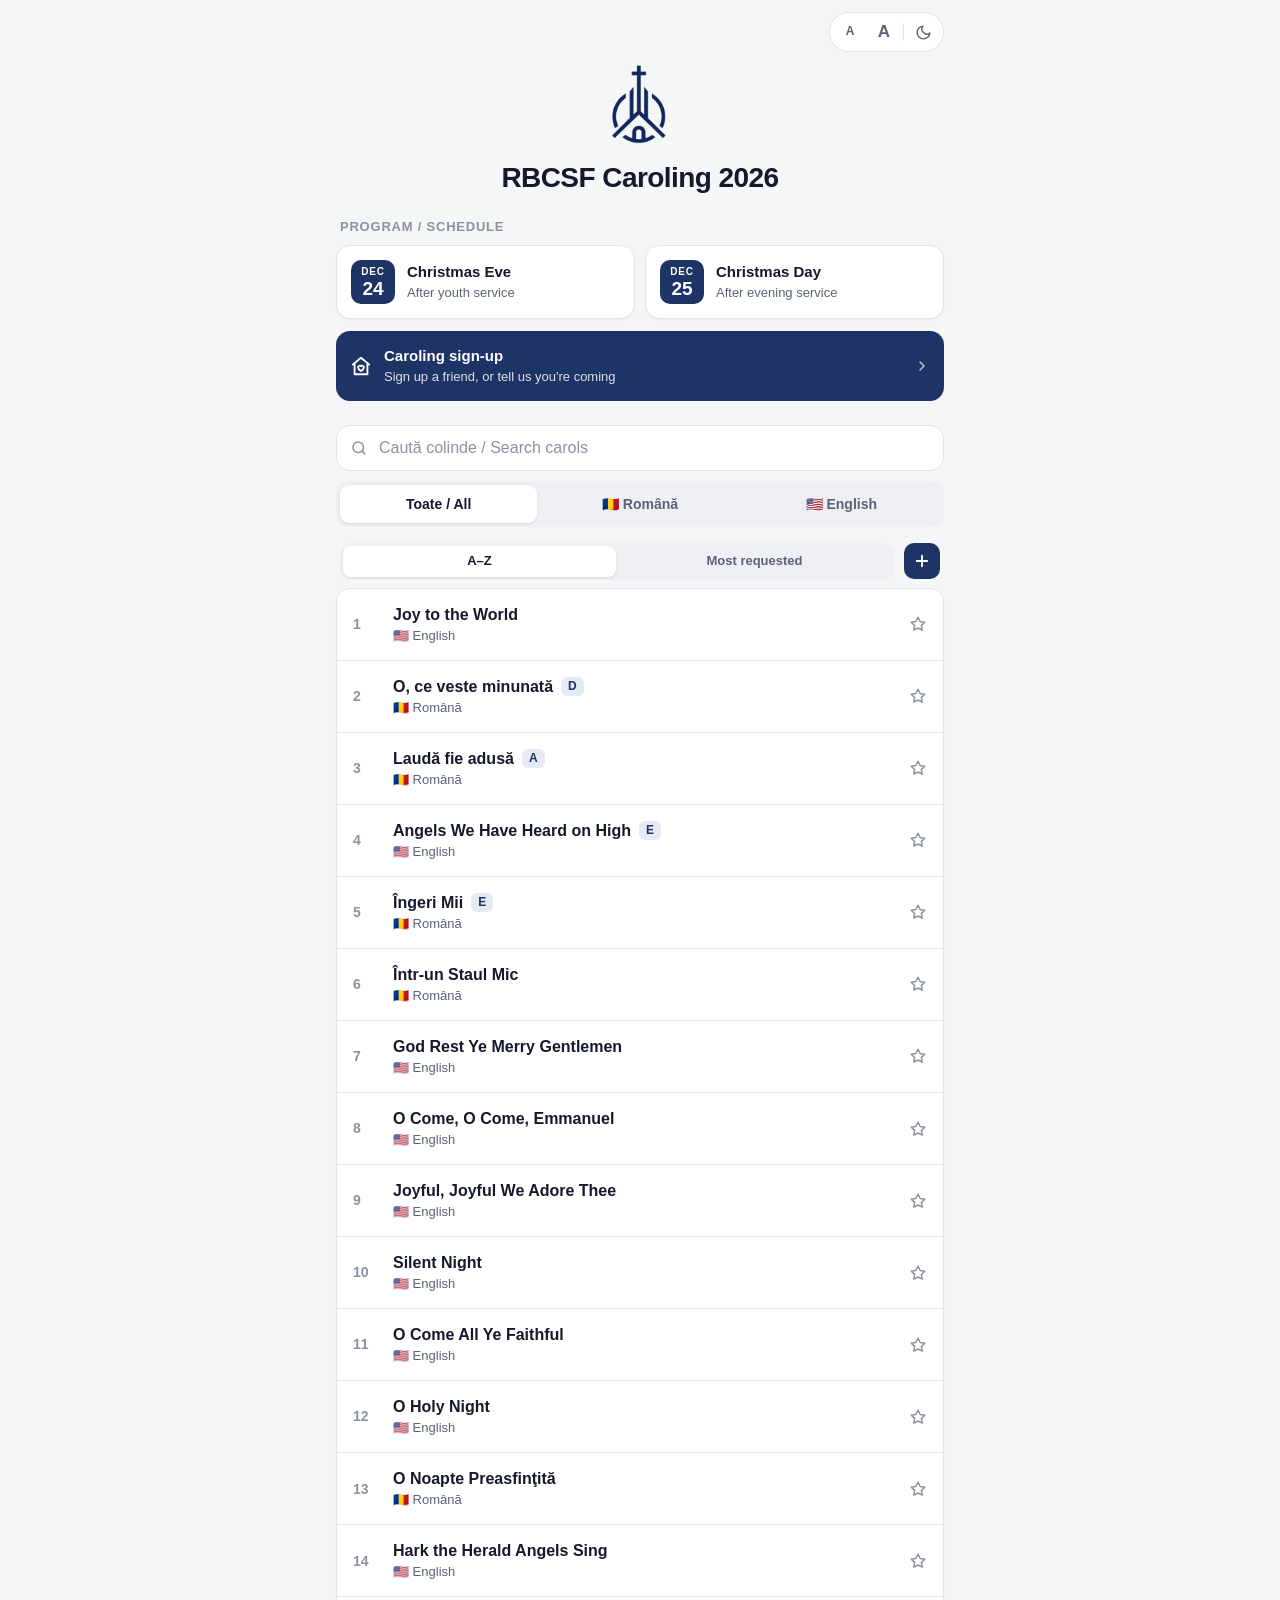
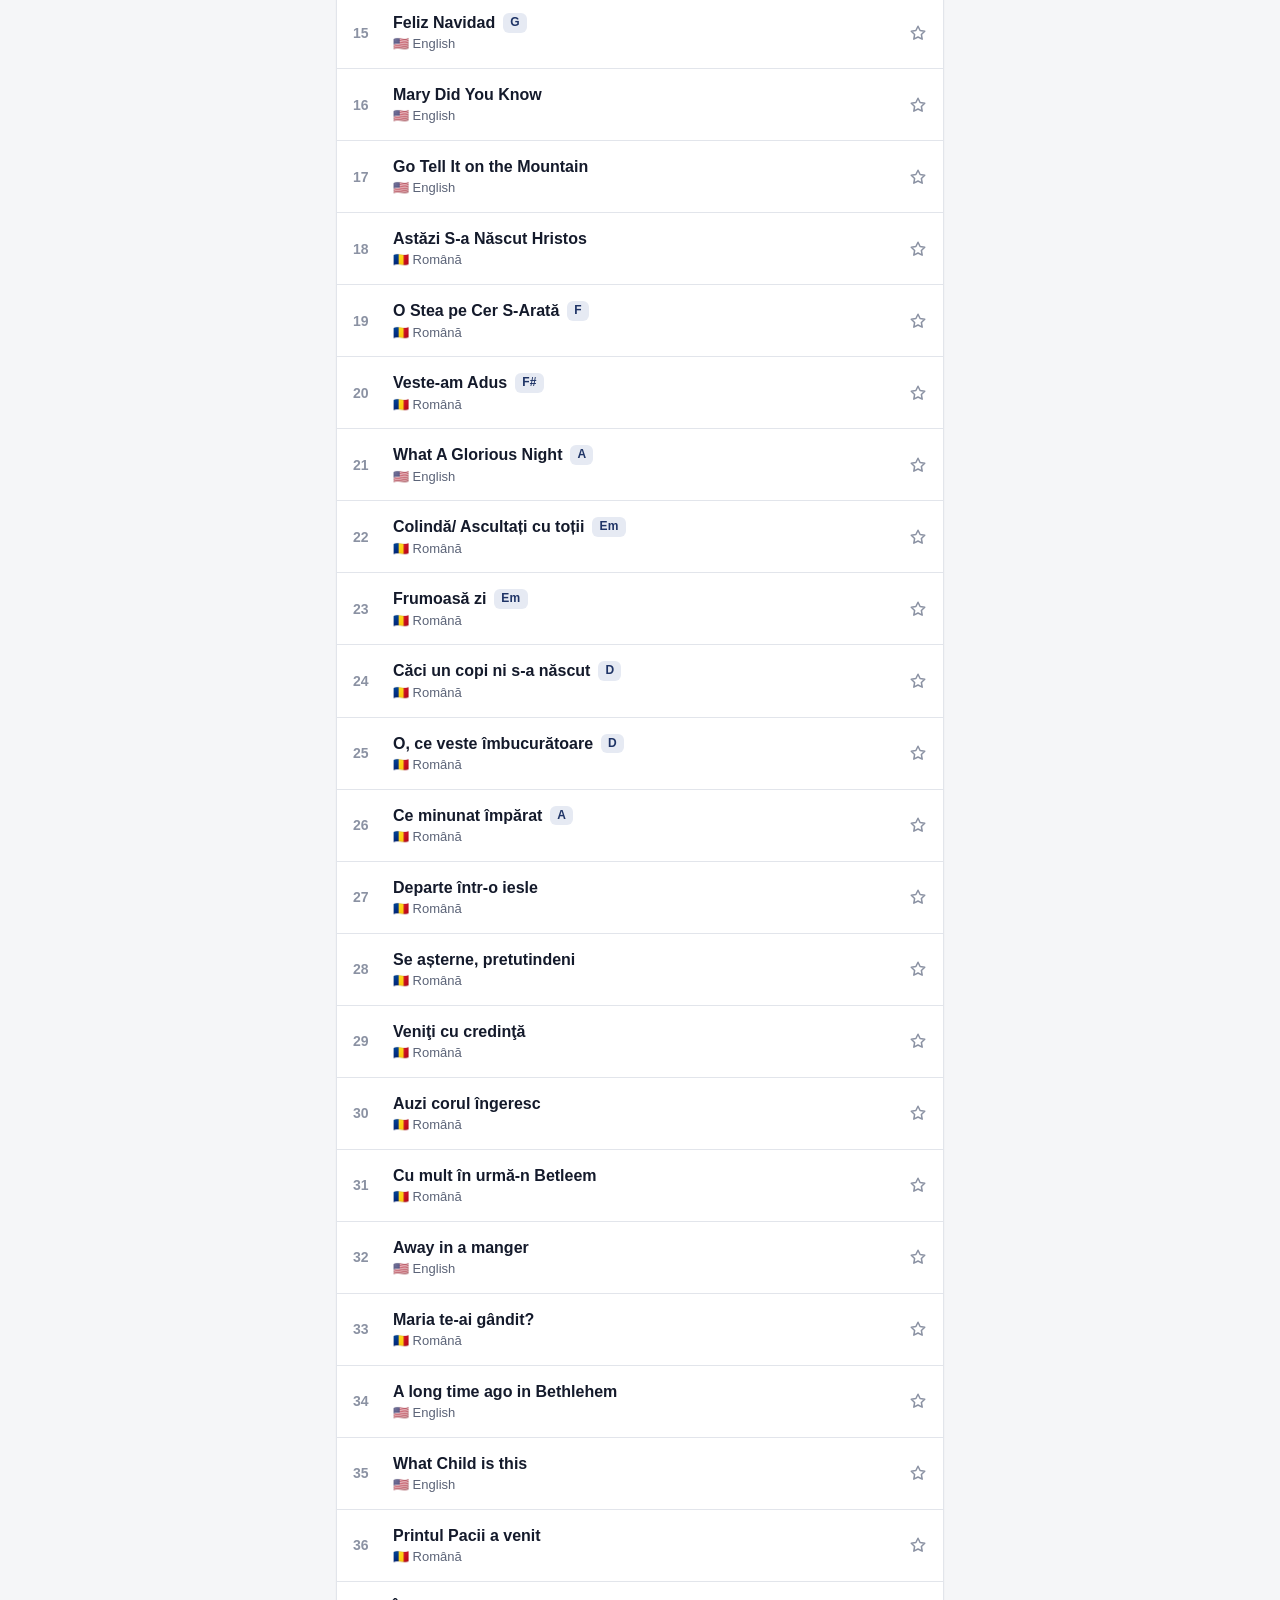
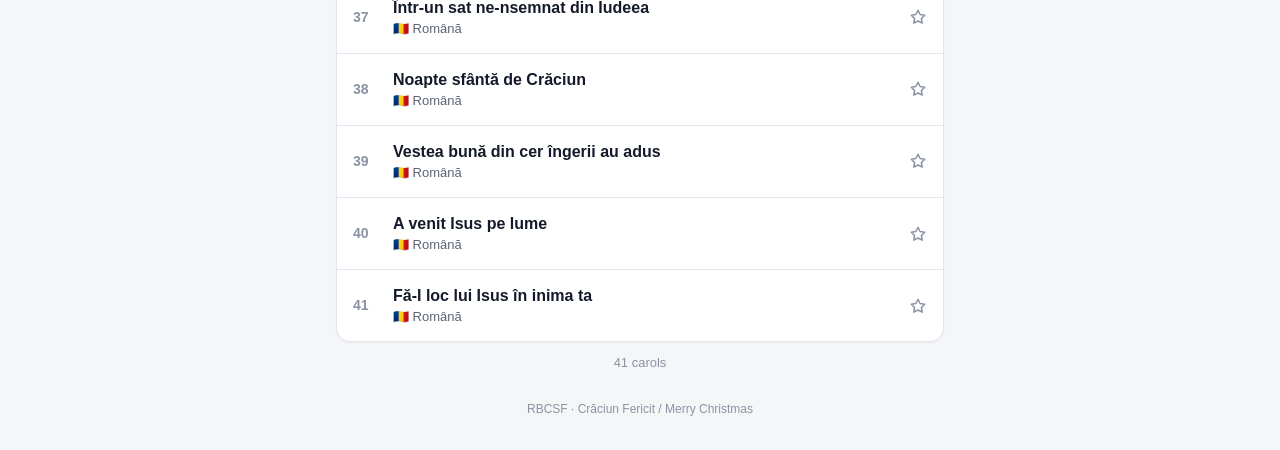
==== commit 8d3952a1: "Sign-up intro: Begin screen, typed CAROLING 2026 with bells, snow, mute button; 'Sign up a neighbor " ====
--- a/index.html
+++ b/index.html
@@ -922,7 +922,7 @@
 
         <a class="signup-link" href="signup.html">
             <svg class="ic" viewBox="0 0 24 24" fill="none" stroke="currentColor" stroke-width="2" stroke-linecap="round" stroke-linejoin="round"><path d="M3 10.5 12 3l9 7.5"/><path d="M5 9.5V21h14V9.5"/><path d="M12 17.5s-3.2-2-3.2-4.1a1.8 1.8 0 0 1 3.2-1.1 1.8 1.8 0 0 1 3.2 1.1c0 2.1-3.2 4.1-3.2 4.1z"/></svg>
-            <span><span class="t1">Caroling sign-up</span><span class="t2">Invite a friend, or tell us you're coming</span></span>
+            <span><span class="t1">Caroling sign-up</span><span class="t2">Sign up a friend, or tell us you're coming</span></span>
             <svg class="chevron" viewBox="0 0 24 24" fill="none" stroke="currentColor" stroke-width="2.2" stroke-linecap="round" stroke-linejoin="round"><path d="m9 18 6-6-6-6"/></svg>
         </a>
         <button class="add-btn edit-only signups-btn" id="signupsBtn">Sign-up list (only you can see it)</button>
@@ -1426,7 +1426,7 @@
                     }).join('')}
                 </div>`).join('');
 
-            if (!day.stops.length) html = '<p class="muted">No stops yet.</p>';
+            if (!day.stops.length) html = `<p class="muted">${editing ? 'No stops yet. Add one below, or use Add to route from the sign-up list.' : 'The route will be posted here before Christmas.'}</p>`;
             if (editing) {
                 html += editingStopId === 'new'
                     ? stopForm(stopPrefill || { city: day.stops.length ? day.stops[day.stops.length - 1].city : '', name: '', address: '' }, day.stops.length + 1)
@@ -1889,6 +1889,13 @@
         let signups = null;
         let signupsTab = 'homes';
         const NIGHT = { '24': 'Dec 24', '25': 'Dec 25', either: 'Either night', both: 'Both nights' };
+        // Preferred time is stored as "19:30"; show it as "7:30 PM"
+        const fmtTime = (t) => {
+            const m = /^(\d{2}):(\d{2})$/.exec(t || '');
+            if (!m) return '';
+            const h = +m[1];
+            return `${h % 12 || 12}:${m[2]} ${h < 12 ? 'AM' : 'PM'}`;
+        };
         const TRANSPORT = { seats: 'Driving, has free seats', full: 'Driving, car full', ride: 'Needs a ride' };
         const mapsUrl = (x) => 'https://www.google.com/maps/search/?api=1&query=' + encodeURIComponent(x.address + ', ' + x.city + ', CA');
         const telLink = (p) => p ? `<a href="tel:${escapeHtml(p.replace(/[^\d+]/g, ''))}">${escapeHtml(p)}</a>` : '';
@@ -1956,7 +1963,8 @@
             </div>`;
 
             if (signupsTab === 'homes') {
-                const byPriority = (a, b) => (a.kind === 'neighbor' ? 0 : 1) - (b.kind === 'neighbor' ? 0 : 1) || a.created_at - b.created_at;
+                const byPriority = (a, b) => (a.kind === 'neighbor' ? 0 : 1) - (b.kind === 'neighbor' ? 0 : 1) ||
+                    (a.time_pref || '99').localeCompare(b.time_pref || '99') || a.created_at - b.created_at;
                 html += ['24', '25', 'either'].map(n => {
                     const list = homes.filter(x => x.day === n).sort(byPriority);
                     return list.length ? `<div class="su-group"><h4>${NIGHT[n]}</h4>${list.map(homeItem).join('')}</div>` : '';
@@ -1989,6 +1997,7 @@
                     <span class="su-tag ${x.kind === 'neighbor' ? 'inv' : 'mem'}">${x.kind === 'neighbor' ? 'Invited' : 'Church'}</span>
                 </div>
                 <p class="su-line">${escapeHtml(x.address)}, ${escapeHtml(x.city)}</p>
+                ${x.time_pref ? `<p class="su-line">Preferred time: <strong>${fmtTime(x.time_pref)}</strong></p>` : ''}
                 <p class="su-line">${x.kind === 'neighbor'
                     ? `Invited by ${escapeHtml(x.contact_name)} · ${telLink(x.contact_phone)}`
                     : telLink(x.phone)}</p>
@@ -2067,6 +2076,7 @@
             const cols = [
                 ['Type', x => ({ neighbor: 'Invited home', member: 'Church home', caroler: 'Caroler' }[x.kind])],
                 ['Night', x => NIGHT[x.day]],
+                ['Preferred time', x => fmtTime(x.time_pref)],
                 ['Name', x => x.name],
                 ['Address', x => x.address],
                 ['City', x => x.city],
